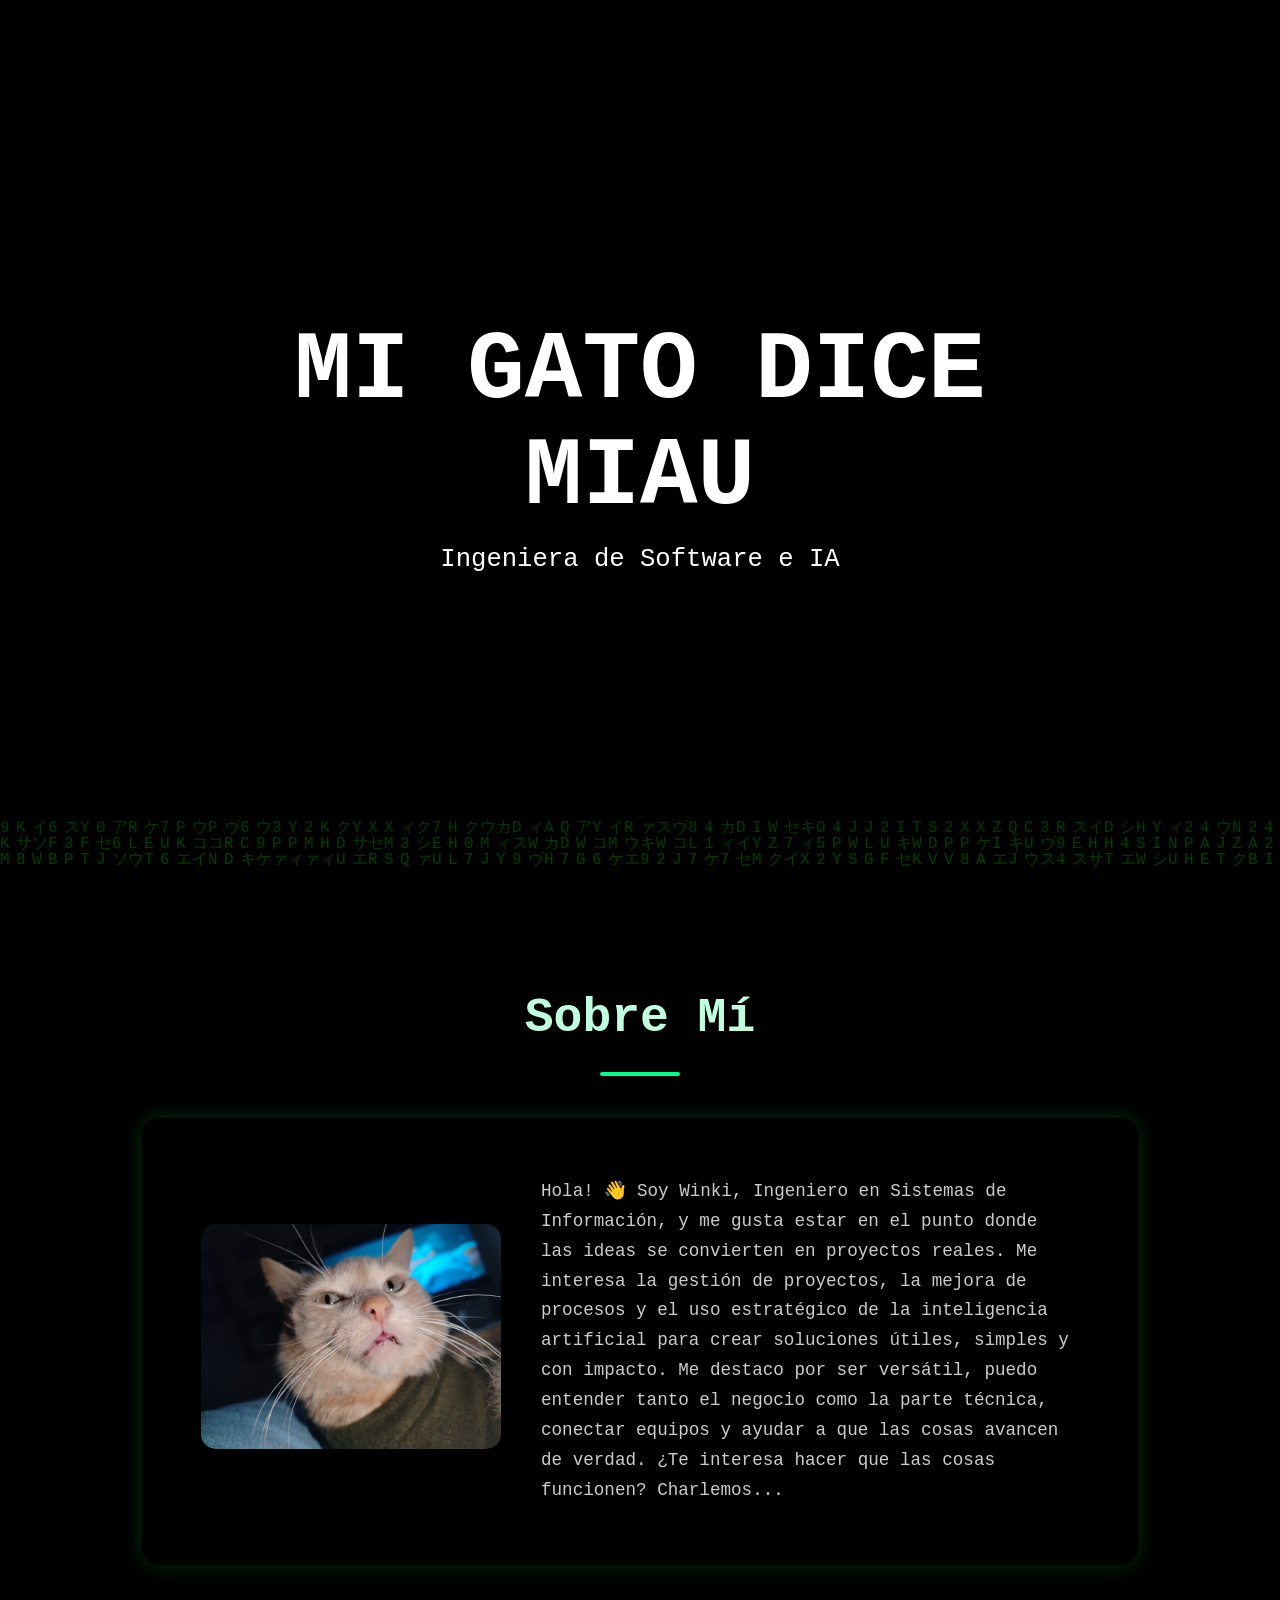
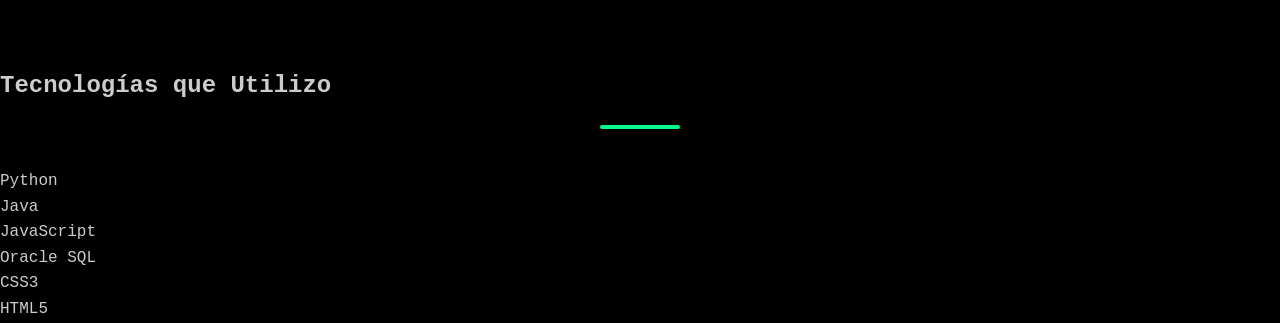
==== index.html @ 255c8078 "Update index.html" ====
<!DOCTYPE html>
<html lang="es">
<head>
    <meta charset="UTF-8">
    <meta name="viewport" content="width=device-width, initial-scale=1.0">
    
    <title>Matrix Effect</title>

    <link rel="stylesheet" href="CSS/estilo.css">
</head>
<body>
    <div class="overlay"></div>

    <div class="contenido">
        <h1>MI GATO DICE MIAU</h1>
        <p>Ingeniera de Software e IA</p>
    </div>

    <section class="sobre-mi">
        <h2>Sobre Mí</h2>
        <div class="linea"></div>

        <div class="card">
            <div class="img-box">
                <img src="IMAGENES/winki.jpeg" alt="foto">
            </div>

            <div class="texto-box">
                <p>Hola! 👋 Soy Winki, Ingeniero en Sistemas de Información, y me gusta estar en el punto donde las ideas se convierten en proyectos reales. Me interesa la gestión de proyectos, la mejora de procesos y el uso estratégico de la inteligencia artificial para crear soluciones útiles, simples y con impacto. Me destaco por ser versátil, puedo entender tanto el negocio como la parte técnica, conectar equipos y ayudar a que las cosas avancen de verdad. ¿Te interesa hacer que las cosas funcionen? Charlemos...</p>
            </div>
        </div>
    </section><section class="tecnologias">
    <h2>Tecnologías que Utilizo</h2>
    <div class="linea"></div>

    <div class="tech-container">
        <div class="tech-card">
            <i class="fab fa-python"></i>
            <span>Python</span>
        </div>
        <div class="tech-card">
            <i class="fab fa-java"></i>
            <span>Java</span>
        </div>
        <div class="tech-card">
            <i class="fab fa-js"></i>
            <span>JavaScript</span>
        </div>
        <div class="tech-card">
            <i class="fas fa-database"></i>
            <span>Oracle SQL</span>
        </div>
        <div class="tech-card">
            <i class="fab fa-css3-alt"></i>
            <span>CSS3</span>
        </div>
        <div class="tech-card">
            <i class="fab fa-html5"></i>
            <span>HTML5</span>
        </div>
    </div>
</section>

    <canvas id="matrix"></canvas>

    <script src="JS/script.js"></script>
</body>
</html>
---- CSS/estilo.css ----
/* ==============================
   1. RESET Y BASE
   ============================== */
* {
    box-sizing: border-box; /* Crucial para márgenes correctos */
}

body {
    margin: 0;
    overflow-x: hidden; /* Evita que la pantalla se mueva a los lados */
    font-family: monospace;
    background-color: black;
    color: #ccc; /* Un gris claro para el texto largo */
    font-size: 16px; /* Base amigable para móvil */
    line-height: 1.6;
}

/* ==============================
   2. EFECTO MATRIX
   ============================== */
canvas {
    position: fixed;
    top: 0;
    left: 0;
    z-index: 0;
}

.overlay {
    position: fixed;
    top: 0;
    left: 0;
    width: 100%;
    height: 100%;
    background: rgba(0, 0, 0, 0.75); /* Un poco más oscuro */
    z-index: 1;
}

/* ==============================
   3. SECCIÓN HERO (El Título)
   ============================== */
.contenido {
    position: relative;
    z-index: 2;
    text-align: center;
    min-height: 100vh;
    display: flex;
    flex-direction: column;
    justify-content: center;
    align-items: center; /* Centrado horizontal */
    padding: 20px;
}

/* Título Principal */
.contenido h1 {
    /* AJUSTE CLAVE MÓVIL: Font fluido */
    font-size: clamp(2.5rem, 8vw, 6rem); /* Grande en PC, chico en móvil */
    margin: 0 0 10px 0;
    color: #ffffff;
    text-shadow: 0 0 10px black, 0 0 20px black;
    width: 100%; /* Ocupa todo el ancho */
    max-width: 900px;
    line-height: 1.1;
}

/* Subtítulo */
.contenido p {
    font-size: clamp(1rem, 2vw, 2rem); /* Subtítulo fluido */
    margin: 0;
    text-shadow: 0 0 10px black;
    color: #ffffff;
    max-width: 90%;
}

/* ==============================
   4. SECCIÓN SOBRE MÍ
   ============================== */
.sobre-mi {
    position: relative;
    z-index: 2;
    padding: 80px 20px; /* Un poco menos de aire en móvil */
    text-align: center;
}

.sobre-mi h2 {
    font-size: clamp(1.8rem, 4vw, 3rem);
    color: #bfffe0;
    margin: 0;
}

.linea {
    width: 80px;
    height: 4px;
    background: #00ff88;
    margin: 15px auto 40px;
    border-radius: 5px;
}

/* CARD (Ajustes clave de responsividad) */
.card {
    display: flex;
    align-items: center;
    justify-content: center;
    gap: 40px;
    max-width: 1000px; /* Ancho máximo en PC */
    width: 100%; /* Ancho total en móvil */
    margin: auto;
    padding: clamp(20px, 5vw, 60px); /* Padding fluido */
    background: rgba(0, 0, 0, 0.6);
    border-radius: 20px;
    box-shadow: 0 0 20px rgba(0, 255, 100, 0.15);
    border: 1px solid rgba(0, 255, 100, 0.1);
}

/* IMAGEN (Hecha flexible) */
.img-box {
    flex-shrink: 0; /* No dejes que el flex-box la achique */
}

.img-box img {
    width: 100%; /* Ancho total de su contenedor */
    max-width: 300px; /* Ancho máximo en móvil (muy importante) */
    height: auto; /* Mantener proporción */
    border-radius: 15px;
   
}

/* CAJA DE TEXTO (Ajuste de alineación) */
.texto-box p {
    text-align: left; /* Alineado a la izquierda para leer mejor */
    color: #ccc;
    line-height: 1.7;
    font-size: 1.1rem;
    margin: 0;
}

/* ==============================
   5. MEDIA QUERY MÓVIL (768px o menos)
   ============================== */
@media (max-width: 768px) {
    /* Ajustes específicos para celular */

    .card {
        flex-direction: column; /* Apilado vertical */
        gap: 20px;
        padding: 20px;
        border-radius: 15px;
    }

    .img-box img {
        filter: none !important; /* Asegura que la foto se vea original */
        max-width: 250px;
    }

    .texto-box p {
        text-align: center; /* En móvil, mejor centrar para que se vea como en tu ejemplo */
        font-size: 1rem;
        width: 100%;
    }
}
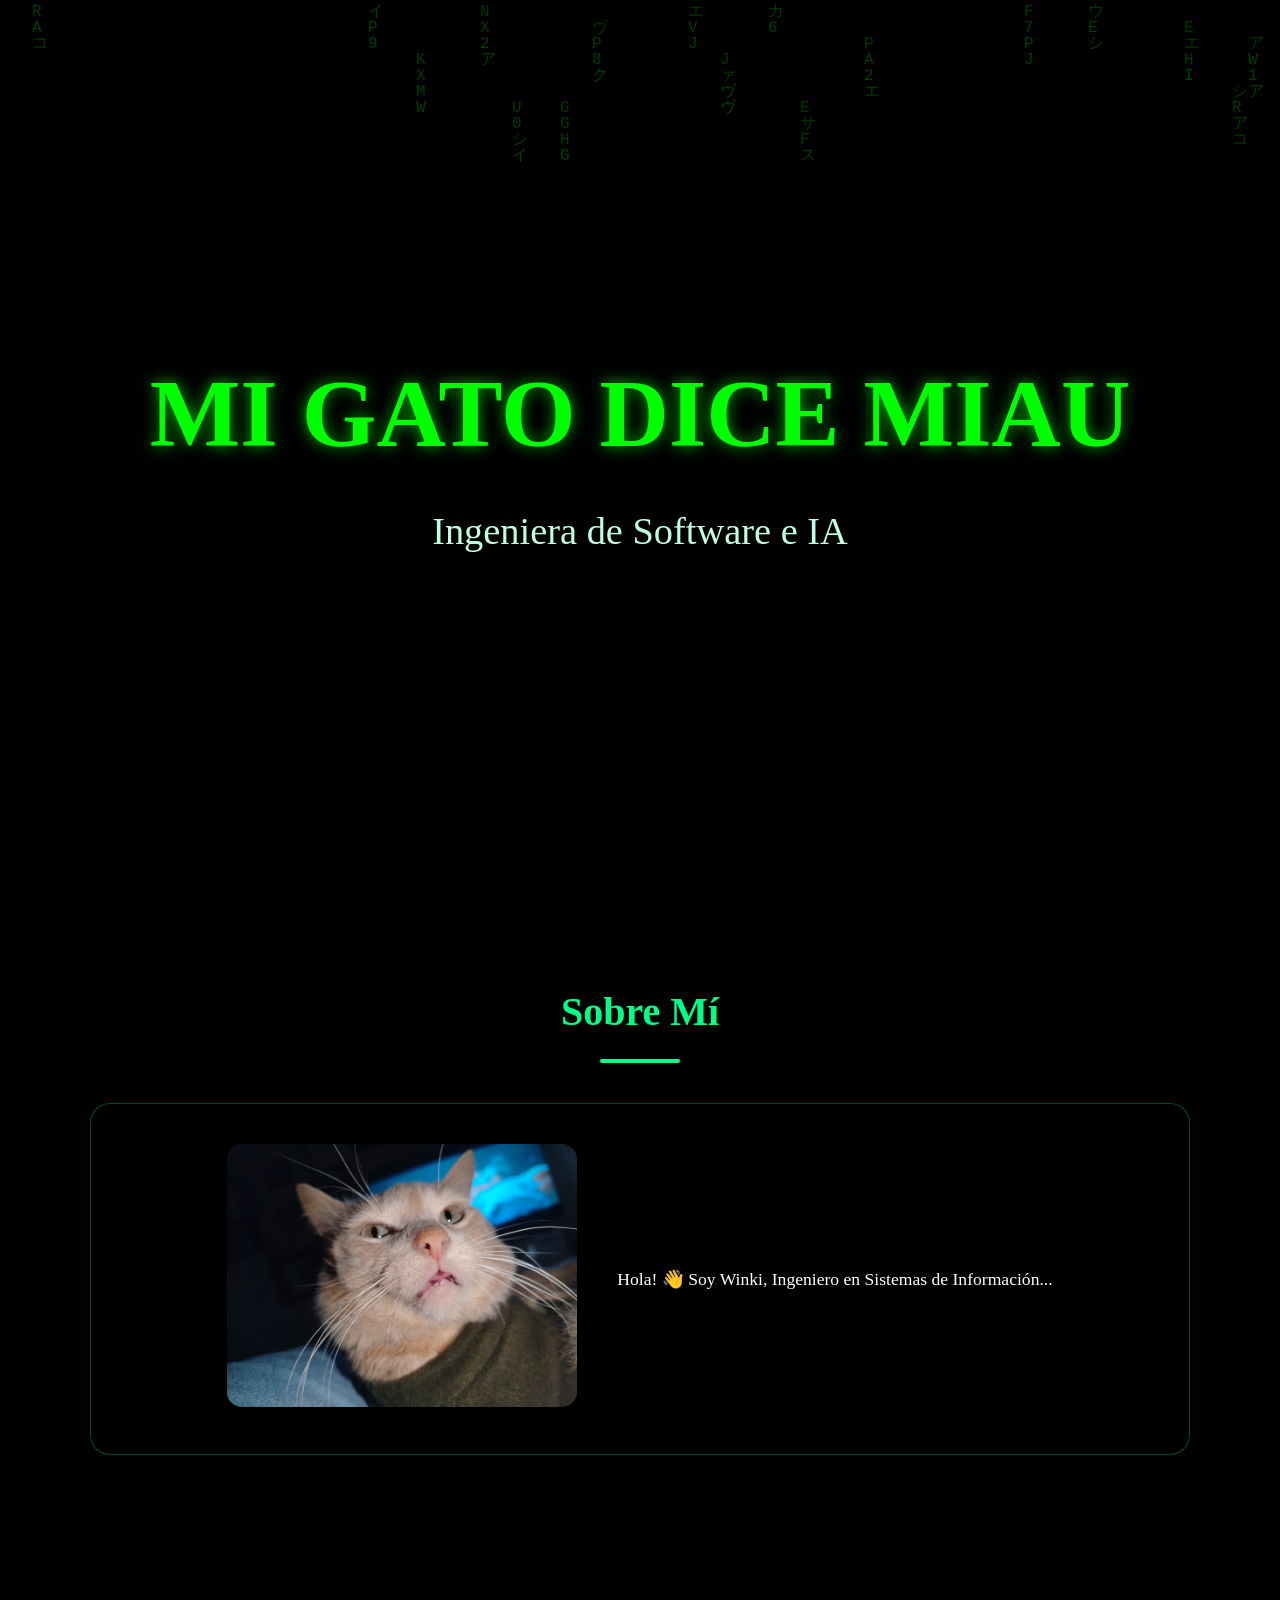
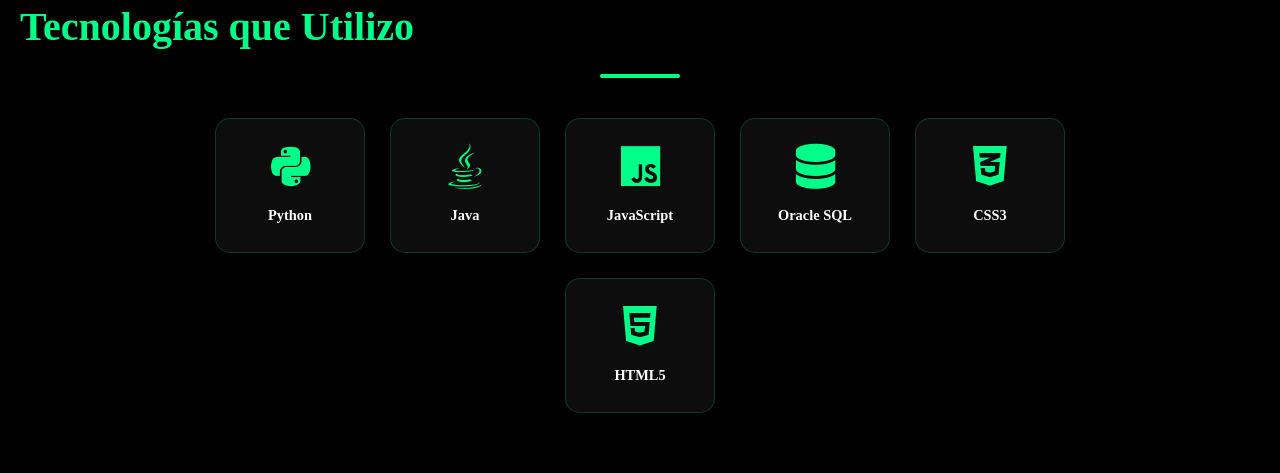
==== commit 92d88b9e: "Update index.html" ====
--- a/index.html
+++ b/index.html
@@ -3,9 +3,10 @@
 <head>
     <meta charset="UTF-8">
     <meta name="viewport" content="width=device-width, initial-scale=1.0">
-    
     <title>Matrix Effect</title>
 
+    <link rel="stylesheet" href="https://cdnjs.cloudflare.com/ajax/libs/font-awesome/6.5.1/css/all.min.css">
+    
     <link rel="stylesheet" href="CSS/estilo.css">
 </head>
 <body>
@@ -26,40 +27,42 @@
             </div>
 
             <div class="texto-box">
-                <p>Hola! 👋 Soy Winki, Ingeniero en Sistemas de Información, y me gusta estar en el punto donde las ideas se convierten en proyectos reales. Me interesa la gestión de proyectos, la mejora de procesos y el uso estratégico de la inteligencia artificial para crear soluciones útiles, simples y con impacto. Me destaco por ser versátil, puedo entender tanto el negocio como la parte técnica, conectar equipos y ayudar a que las cosas avancen de verdad. ¿Te interesa hacer que las cosas funcionen? Charlemos...</p>
+                <p>Hola! 👋 Soy Winki, Ingeniero en Sistemas de Información...</p>
             </div>
         </div>
-    </section><section class="tecnologias">
-    <h2>Tecnologías que Utilizo</h2>
-    <div class="linea"></div>
+    </section>
 
-    <div class="tech-container">
-        <div class="tech-card">
-            <i class="fab fa-python"></i>
-            <span>Python</span>
+    <section class="tecnologias">
+        <h2>Tecnologías que Utilizo</h2>
+        <div class="linea"></div>
+
+        <div class="tech-container">
+            <div class="tech-card">
+                <i class="fab fa-python"></i>
+                <span>Python</span>
+            </div>
+            <div class="tech-card">
+                <i class="fab fa-java"></i>
+                <span>Java</span>
+            </div>
+            <div class="tech-card">
+                <i class="fab fa-js"></i>
+                <span>JavaScript</span>
+            </div>
+            <div class="tech-card">
+                <i class="fas fa-database"></i>
+                <span>Oracle SQL</span>
+            </div>
+            <div class="tech-card">
+                <i class="fab fa-css3-alt"></i>
+                <span>CSS3</span>
+            </div>
+            <div class="tech-card">
+                <i class="fab fa-html5"></i>
+                <span>HTML5</span>
+            </div>
         </div>
-        <div class="tech-card">
-            <i class="fab fa-java"></i>
-            <span>Java</span>
-        </div>
-        <div class="tech-card">
-            <i class="fab fa-js"></i>
-            <span>JavaScript</span>
-        </div>
-        <div class="tech-card">
-            <i class="fas fa-database"></i>
-            <span>Oracle SQL</span>
-        </div>
-        <div class="tech-card">
-            <i class="fab fa-css3-alt"></i>
-            <span>CSS3</span>
-        </div>
-        <div class="tech-card">
-            <i class="fab fa-html5"></i>
-            <span>HTML5</span>
-        </div>
-    </div>
-</section>
+    </section>
 
     <canvas id="matrix"></canvas>
 
--- a/CSS/estilo.css
+++ b/CSS/estilo.css
@@ -2,27 +2,27 @@
    1. RESET Y BASE
    ============================== */
 * {
-    box-sizing: border-box; /* Crucial para márgenes correctos */
+    box-sizing: border-box;
+    margin: 0;
+    padding: 0;
 }
 
 body {
-    margin: 0;
-    overflow-x: hidden; /* Evita que la pantalla se mueva a los lados */
-    font-family: monospace;
+    overflow-x: hidden;
+    /* font-family eliminada */
     background-color: black;
-    color: #ccc; /* Un gris claro para el texto largo */
-    font-size: 16px; /* Base amigable para móvil */
+    color: #ffffff;
     line-height: 1.6;
 }
 
 /* ==============================
-   2. EFECTO MATRIX
+   2. EL FONDO (MATRIX)
    ============================== */
 canvas {
     position: fixed;
     top: 0;
     left: 0;
-    z-index: 0;
+    z-index: 0; /* Al fondo de todo */
 }
 
 .overlay {
@@ -31,60 +31,55 @@
     left: 0;
     width: 100%;
     height: 100%;
-    background: rgba(0, 0, 0, 0.75); /* Un poco más oscuro */
-    z-index: 1;
+    background: rgba(0, 0, 0, 0.75); /* Oscurece el fondo para leer mejor */
+    z-index: 1; /* Sobre el canvas, bajo el texto */
 }
 
 /* ==============================
-   3. SECCIÓN HERO (El Título)
+   3. SECCIONES (Ajuste de Capas)
+   ============================== */
+.contenido, .sobre-mi, .tecnologias {
+    position: relative; /* Importante para que el z-index funcione */
+    z-index: 2;        /* Por encima del fondo Matrix */
+    width: 100%;
+}
+
+/* ==============================
+   4. PORTADA (HERO)
    ============================== */
 .contenido {
-    position: relative;
-    z-index: 2;
     text-align: center;
     min-height: 100vh;
     display: flex;
     flex-direction: column;
     justify-content: center;
-    align-items: center; /* Centrado horizontal */
+    align-items: center;
     padding: 20px;
 }
 
-/* Título Principal */
 .contenido h1 {
-    /* AJUSTE CLAVE MÓVIL: Font fluido */
-    font-size: clamp(2.5rem, 8vw, 6rem); /* Grande en PC, chico en móvil */
-    margin: 0 0 10px 0;
-    color: #ffffff;
-    text-shadow: 0 0 10px black, 0 0 20px black;
-    width: 100%; /* Ocupa todo el ancho */
-    max-width: 900px;
-    line-height: 1.1;
+    font-size: clamp(2.5rem, 8vw, 6rem);
+    color: #00ff00;
+    text-shadow: 0 0 15px rgba(0, 255, 0, 0.7);
+    margin-bottom: 10px;
 }
 
-/* Subtítulo */
 .contenido p {
-    font-size: clamp(1rem, 2vw, 2rem); /* Subtítulo fluido */
-    margin: 0;
-    text-shadow: 0 0 10px black;
-    color: #ffffff;
-    max-width: 90%;
+    font-size: clamp(1rem, 3vw, 2.5rem);
+    color: #bfffe0;
 }
 
 /* ==============================
-   4. SECCIÓN SOBRE MÍ
+   5. SECCIÓN SOBRE MÍ
    ============================== */
 .sobre-mi {
-    position: relative;
-    z-index: 2;
-    padding: 80px 20px; /* Un poco menos de aire en móvil */
+    padding: 80px 20px;
     text-align: center;
 }
 
-.sobre-mi h2 {
-    font-size: clamp(1.8rem, 4vw, 3rem);
-    color: #bfffe0;
-    margin: 0;
+.sobre-mi h2, .tecnologias h2 {
+    font-size: 2.5rem;
+    color: #00ff88;
 }
 
 .linea {
@@ -95,65 +90,99 @@
     border-radius: 5px;
 }
 
-/* CARD (Ajustes clave de responsividad) */
 .card {
     display: flex;
     align-items: center;
     justify-content: center;
     gap: 40px;
-    max-width: 1000px; /* Ancho máximo en PC */
-    width: 100%; /* Ancho total en móvil */
-    margin: auto;
-    padding: clamp(20px, 5vw, 60px); /* Padding fluido */
-    background: rgba(0, 0, 0, 0.6);
+    max-width: 1100px;
+    margin: 0 auto;
+    padding: 40px;
+    background: rgba(0, 0, 0, 0.8);
     border-radius: 20px;
-    box-shadow: 0 0 20px rgba(0, 255, 100, 0.15);
-    border: 1px solid rgba(0, 255, 100, 0.1);
-}
-
-/* IMAGEN (Hecha flexible) */
-.img-box {
-    flex-shrink: 0; /* No dejes que el flex-box la achique */
+    border: 1px solid rgba(0, 255, 136, 0.3);
 }
 
 .img-box img {
-    width: 100%; /* Ancho total de su contenedor */
-    max-width: 300px; /* Ancho máximo en móvil (muy importante) */
-    height: auto; /* Mantener proporción */
+    width: 100%;
+    max-width: 350px; /* Tamaño ideal PC */
     border-radius: 15px;
-   
 }
 
-/* CAJA DE TEXTO (Ajuste de alineación) */
 .texto-box p {
-    text-align: left; /* Alineado a la izquierda para leer mejor */
-    color: #ccc;
-    line-height: 1.7;
+    text-align: left;
+    color: #ffffff;
     font-size: 1.1rem;
-    margin: 0;
 }
 
 /* ==============================
-   5. MEDIA QUERY MÓVIL (768px o menos)
+   6. BOTONES TECNOLOGÍAS
+   ============================== */
+.tecnologias {
+    padding: 60px 20px;
+}
+
+.tech-container {
+    display: flex;
+    flex-wrap: wrap; /* Permite que bajen de fila */
+    justify-content: center;
+    gap: 25px;
+    max-width: 1000px;
+    margin: 0 auto;
+}
+
+.tech-card {
+    background: rgba(255, 255, 255, 0.05);
+    border: 1px solid rgba(0, 255, 136, 0.2);
+    border-radius: 15px;
+    padding: 25px;
+    width: 150px;
+    display: flex;
+    flex-direction: column;
+    align-items: center;
+    gap: 15px;
+    transition: all 0.3s ease;
+    cursor: pointer;
+}
+
+.tech-card:hover {
+    background: rgba(0, 255, 136, 0.15);
+    transform: translateY(-10px);
+    border-color: #00ff88;
+    box-shadow: 0 10px 20px rgba(0, 255, 136, 0.3);
+}
+
+.tech-card i {
+    font-size: 45px;
+    color: #00ff88;
+}
+
+.tech-card span {
+    color: white;
+    font-size: 0.9rem;
+    font-weight: bold;
+}
+
+/* ==============================
+   7. RESPONSIVE (CELULAR)
    ============================== */
 @media (max-width: 768px) {
-    /* Ajustes específicos para celular */
-
     .card {
-        flex-direction: column; /* Apilado vertical */
-        gap: 20px;
+        flex-direction: column;
         padding: 20px;
-        border-radius: 15px;
     }
 
     .img-box img {
-        filter: none !important; /* Asegura que la foto se vea original */
-        max-width: 250px;
+        max-width: 100%; /* La imagen crece en el cel */
     }
 
     .texto-box p {
-        text-align: center; /* En móvil, mejor centrar para que se vea como en tu ejemplo */
-        font-size: 1rem;
-        width: 100%;
+        text-align: center;
+    }
+
+    .tech-card {
+        /* 2 botones por fila en el celular */
+        width: calc(50% - 15px);
+        min-width: 130px;
     }
 }
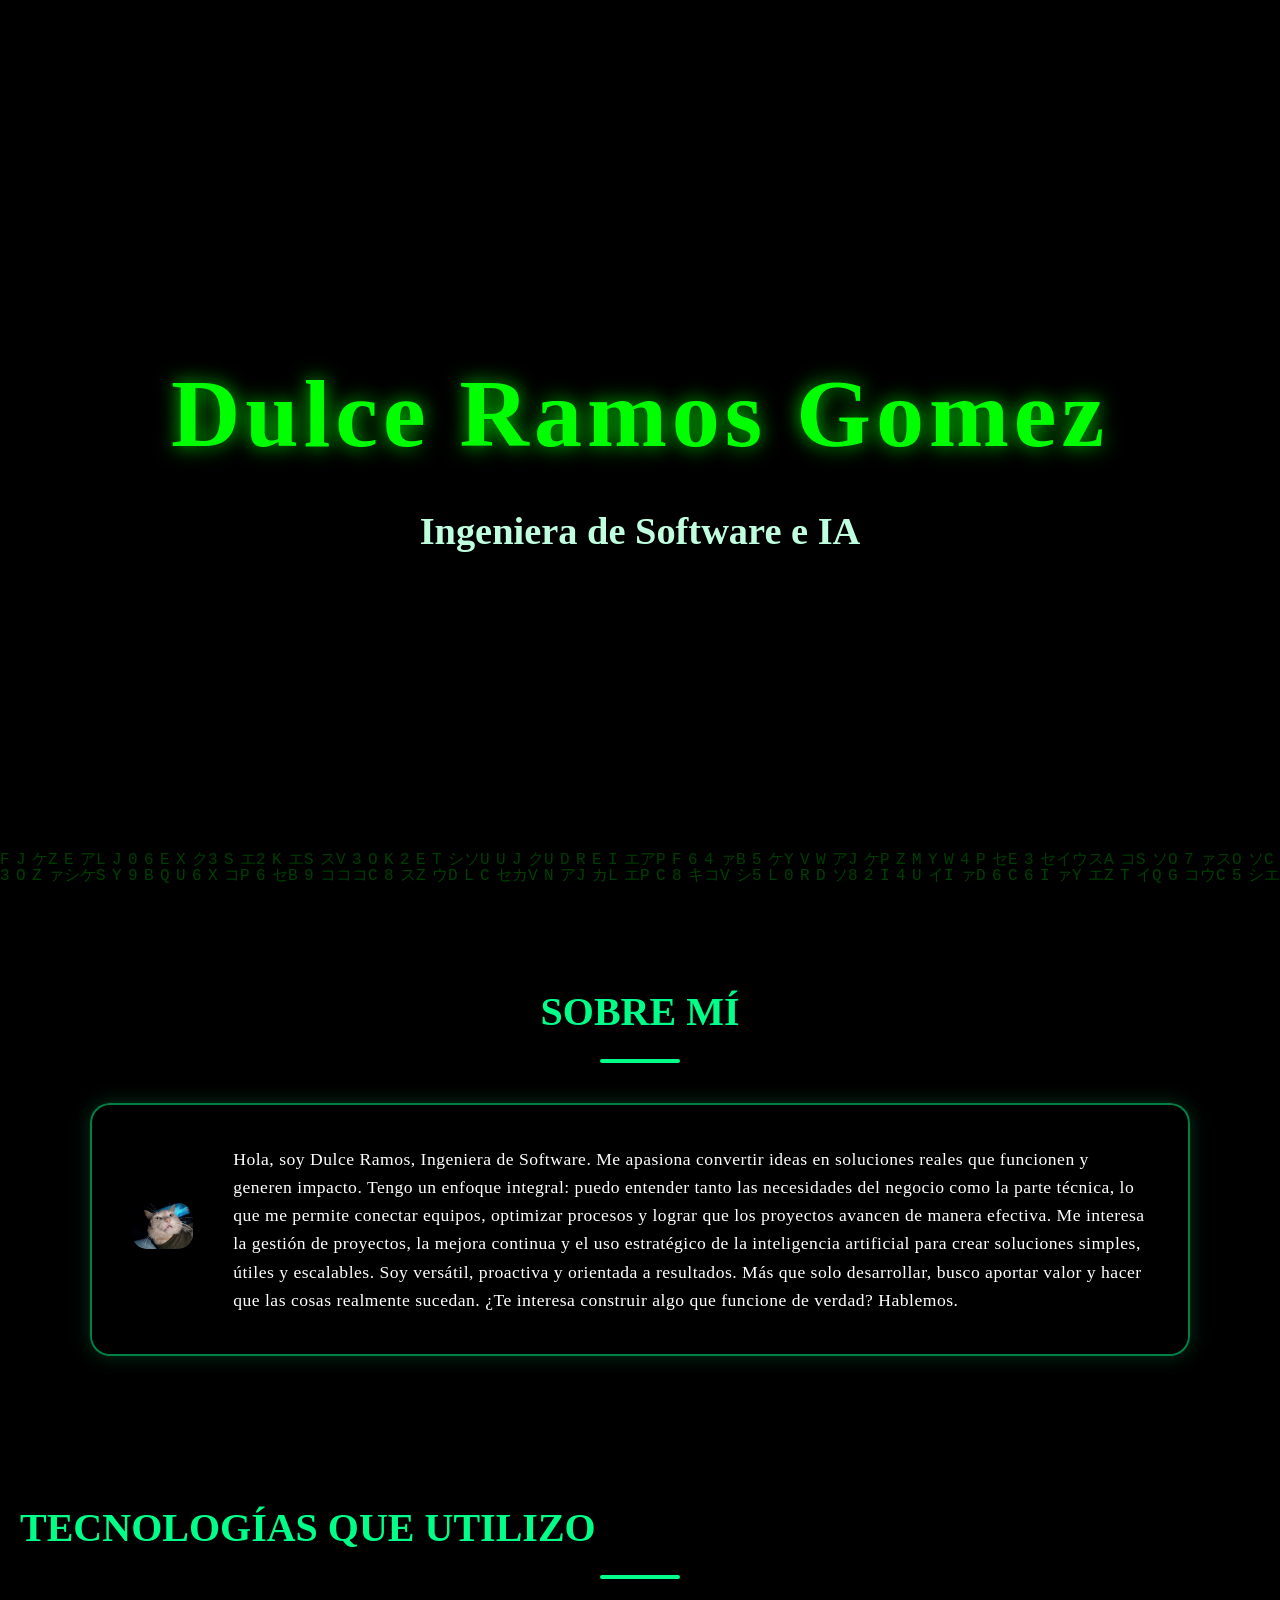
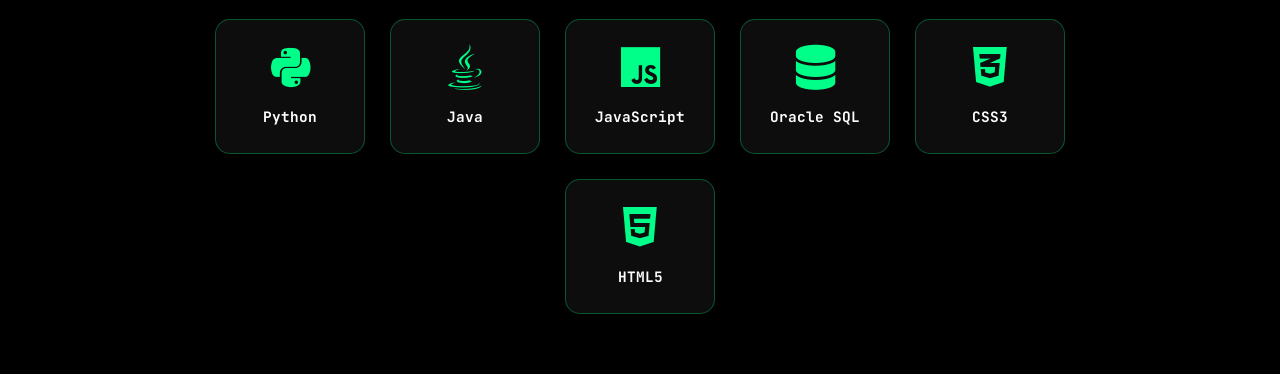
==== commit 0e7d610b: "Update index.html" ====
--- a/index.html
+++ b/index.html
@@ -3,7 +3,7 @@
 <head>
     <meta charset="UTF-8">
     <meta name="viewport" content="width=device-width, initial-scale=1.0">
-    <title>Matrix Effect</title>
+    <title>Curriculum Vitae</title>
 
     <link rel="stylesheet" href="https://cdnjs.cloudflare.com/ajax/libs/font-awesome/6.5.1/css/all.min.css">
     
@@ -13,7 +13,7 @@
     <div class="overlay"></div>
 
     <div class="contenido">
-        <h1>MI GATO DICE MIAU</h1>
+        <h1>Dulce Ramos Gomez</h1>
         <p>Ingeniera de Software e IA</p>
     </div>
 
@@ -27,7 +27,16 @@
             </div>
 
             <div class="texto-box">
-                <p>Hola! 👋 Soy Winki, Ingeniero en Sistemas de Información...</p>
+                <p>Hola, soy Dulce Ramos, Ingeniera de Software. Me apasiona convertir ideas en soluciones reales que funcionen y generen impacto.
+
+Tengo un enfoque integral: puedo entender tanto las necesidades del negocio como la parte técnica, lo que me permite conectar equipos, optimizar procesos y lograr que los proyectos avancen de manera efectiva.
+
+Me interesa la gestión de proyectos, la mejora continua y el uso estratégico de la inteligencia artificial para crear soluciones simples, útiles y escalables.
+
+Soy versátil, proactiva y orientada a resultados. Más que solo desarrollar, busco aportar valor y hacer que las cosas realmente sucedan.
+
+¿Te interesa construir algo que funcione de verdad? Hablemos.
+</p>
             </div>
         </div>
     </section>
--- a/CSS/estilo.css
+++ b/CSS/estilo.css
@@ -1,3 +1,6 @@
+/* 1. IMPORTACIÓN DE FUENTE TECNOLÓGICA */
+@import url('https://fonts.googleapis.com/css2?family=Orbitron:wght@400;700&family=JetBrains+Mono:wght@400;700&display=swap');
+
 /* ==============================
    1. RESET Y BASE
    ============================== */
@@ -9,7 +12,7 @@
 
 body {
     overflow-x: hidden;
-    /* font-family eliminada */
+     
     background-color: black;
     color: #ffffff;
     line-height: 1.6;
@@ -22,7 +25,7 @@
     position: fixed;
     top: 0;
     left: 0;
-    z-index: 0; /* Al fondo de todo */
+    z-index: 0;
 }
 
 .overlay {
@@ -31,16 +34,16 @@
     left: 0;
     width: 100%;
     height: 100%;
-    background: rgba(0, 0, 0, 0.75); /* Oscurece el fondo para leer mejor */
-    z-index: 1; /* Sobre el canvas, bajo el texto */
+    background: rgba(0, 0, 0, 0.75);
+    z-index: 1;
 }
 
 /* ==============================
-   3. SECCIONES (Ajuste de Capas)
+   3. SECCIONES
    ============================== */
 .contenido, .sobre-mi, .tecnologias {
-    position: relative; /* Importante para que el z-index funcione */
-    z-index: 2;        /* Por encima del fondo Matrix */
+    position: relative;
+    z-index: 2;
     width: 100%;
 }
 
@@ -58,15 +61,18 @@
 }
 
 .contenido h1 {
+    
     font-size: clamp(2.5rem, 8vw, 6rem);
     color: #00ff00;
-    text-shadow: 0 0 15px rgba(0, 255, 0, 0.7);
+    text-shadow: 0 0 20px rgba(0, 255, 0, 0.8);
     margin-bottom: 10px;
+    letter-spacing: 5px;
 }
 
 .contenido p {
     font-size: clamp(1rem, 3vw, 2.5rem);
     color: #bfffe0;
+    font-weight: bold;
 }
 
 /* ==============================
@@ -78,8 +84,10 @@
 }
 
 .sobre-mi h2, .tecnologias h2 {
+   
     font-size: 2.5rem;
     color: #00ff88;
+    text-transform: uppercase;
 }
 
 .linea {
@@ -98,21 +106,24 @@
     max-width: 1100px;
     margin: 0 auto;
     padding: 40px;
-    background: rgba(0, 0, 0, 0.8);
+    background: rgba(0, 0, 0, 0.9); /* Más oscuro para resaltar texto */
     border-radius: 20px;
-    border: 1px solid rgba(0, 255, 136, 0.3);
+    border: 2px solid rgba(0, 255, 136, 0.5);
+    box-shadow: 0 0 20px rgba(0, 255, 136, 0.2);
 }
 
 .img-box img {
     width: 100%;
-    max-width: 350px; /* Tamaño ideal PC */
+    max-width: 350px;
     border-radius: 15px;
+    filter: grayscale(30%) contrast(110%); /* Efecto más serio */
 }
 
 .texto-box p {
     text-align: left;
     color: #ffffff;
     font-size: 1.1rem;
+    letter-spacing: 0.5px;
 }
 
 /* ==============================
@@ -124,7 +135,7 @@
 
 .tech-container {
     display: flex;
-    flex-wrap: wrap; /* Permite que bajen de fila */
+    flex-wrap: wrap;
     justify-content: center;
     gap: 25px;
     max-width: 1000px;
@@ -133,7 +144,7 @@
 
 .tech-card {
     background: rgba(255, 255, 255, 0.05);
-    border: 1px solid rgba(0, 255, 136, 0.2);
+    border: 1px solid rgba(0, 255, 136, 0.3);
     border-radius: 15px;
     padding: 25px;
     width: 150px;
@@ -142,14 +153,13 @@
     align-items: center;
     gap: 15px;
     transition: all 0.3s ease;
-    cursor: pointer;
 }
 
 .tech-card:hover {
-    background: rgba(0, 255, 136, 0.15);
+    background: rgba(0, 255, 136, 0.2);
     transform: translateY(-10px);
     border-color: #00ff88;
-    box-shadow: 0 10px 20px rgba(0, 255, 136, 0.3);
+    box-shadow: 0 10px 20px rgba(0, 255, 136, 0.4);
 }
 
 .tech-card i {
@@ -161,6 +171,7 @@
     color: white;
     font-size: 0.9rem;
     font-weight: bold;
+    font-family: 'JetBrains Mono', monospace;
 }
 
 /* ==============================
@@ -173,16 +184,10 @@
     }
 
     .img-box img {
-        max-width: 100%; /* La imagen crece en el cel */
+        max-width: 100%;
     }
 
     .texto-box p {
         text-align: center;
     }
-
-    .tech-card {
-        /* 2 botones por fila en el celular */
-        width: calc(50% - 15px);
-        min-width: 130px;
-    }
 }
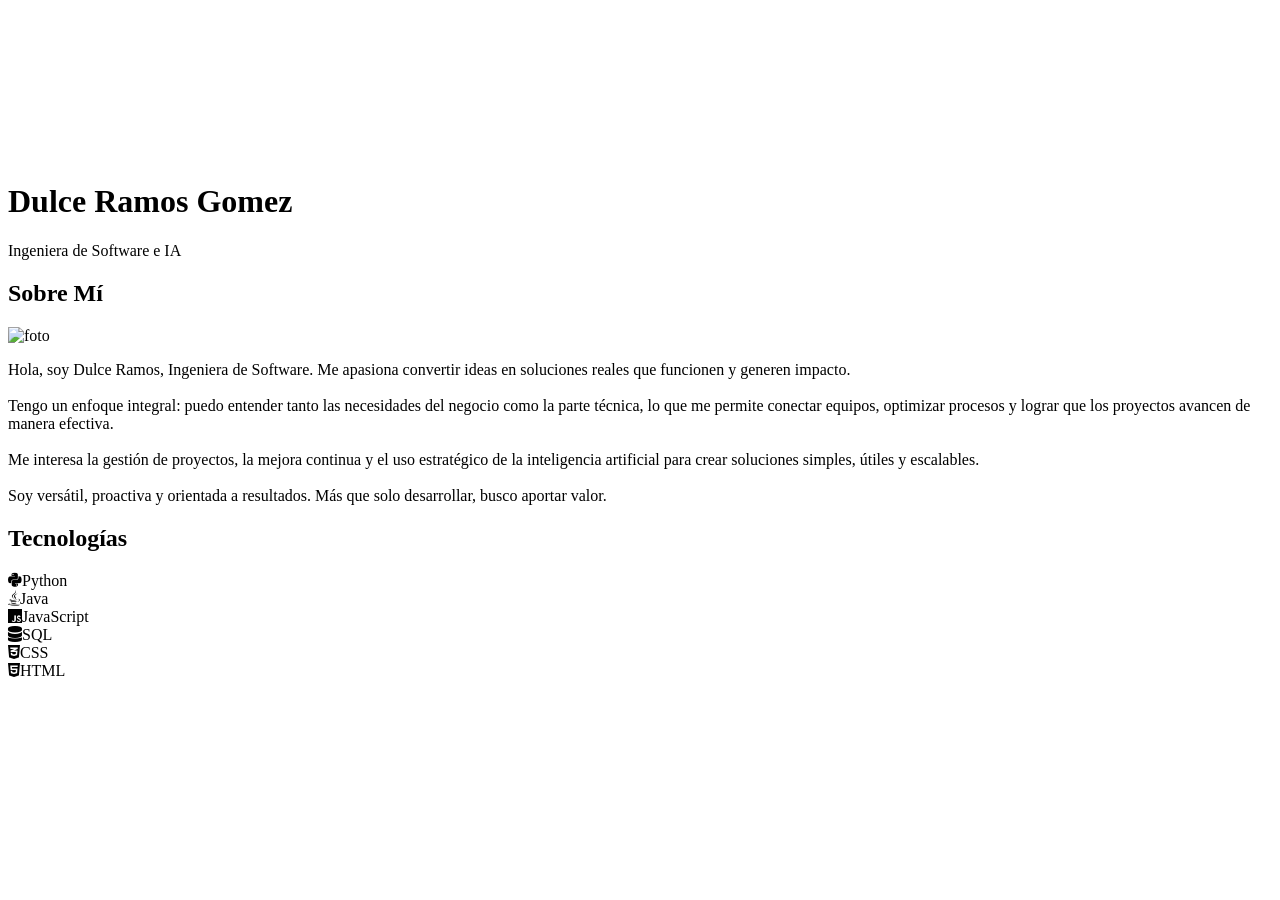
==== commit 1dd1a7b4: "Update index.html" ====
--- a/index.html
+++ b/index.html
@@ -3,78 +3,70 @@
 <head>
     <meta charset="UTF-8">
     <meta name="viewport" content="width=device-width, initial-scale=1.0">
-    <title>Curriculum Vitae</title>
+    <title>Dulce Ramos | CV</title>
 
+    <!-- ICONOS -->
     <link rel="stylesheet" href="https://cdnjs.cloudflare.com/ajax/libs/font-awesome/6.5.1/css/all.min.css">
-    
-    <link rel="stylesheet" href="CSS/estilo.css">
+
+    <!-- CSS -->
+    <link rel="stylesheet" href="css/style.css">
 </head>
+
 <body>
-    <div class="overlay"></div>
 
-    <div class="contenido">
-        <h1>Dulce Ramos Gomez</h1>
-        <p>Ingeniera de Software e IA</p>
+<!-- 🔥 FONDO -->
+<canvas id="matrix"></canvas>
+<div class="overlay"></div>
+
+<!-- 🟢 HERO -->
+<header class="hero">
+    <h1>Dulce Ramos Gomez</h1>
+    <p>Ingeniera de Software e IA</p>
+</header>
+
+<!-- 💻 SOBRE MÍ -->
+<section class="sobre-mi">
+    <h2>Sobre Mí</h2>
+    <div class="linea"></div>
+
+    <div class="card">
+        
+        <div class="img-box">
+            <img src="imagenes/winki.jpeg" alt="foto">
+        </div>
+
+        <div class="texto-box">
+            <p>
+                Hola, soy Dulce Ramos, Ingeniera de Software. Me apasiona convertir ideas en soluciones reales que funcionen y generen impacto.
+                <br><br>
+                Tengo un enfoque integral: puedo entender tanto las necesidades del negocio como la parte técnica, lo que me permite conectar equipos, optimizar procesos y lograr que los proyectos avancen de manera efectiva.
+                <br><br>
+                Me interesa la gestión de proyectos, la mejora continua y el uso estratégico de la inteligencia artificial para crear soluciones simples, útiles y escalables.
+                <br><br>
+                Soy versátil, proactiva y orientada a resultados. Más que solo desarrollar, busco aportar valor.
+            </p>
+        </div>
+
     </div>
+</section>
 
-    <section class="sobre-mi">
-        <h2>Sobre Mí</h2>
-        <div class="linea"></div>
+<!-- ⚡ TECNOLOGÍAS -->
+<section class="tecnologias">
+    <h2>Tecnologías</h2>
+    <div class="linea"></div>
 
-        <div class="card">
-            <div class="img-box">
-                <img src="IMAGENES/winki.jpeg" alt="foto">
-            </div>
+    <div class="tech-container">
+        <div class="tech-card"><i class="fab fa-python"></i><span>Python</span></div>
+        <div class="tech-card"><i class="fab fa-java"></i><span>Java</span></div>
+        <div class="tech-card"><i class="fab fa-js"></i><span>JavaScript</span></div>
+        <div class="tech-card"><i class="fas fa-database"></i><span>SQL</span></div>
+        <div class="tech-card"><i class="fab fa-css3-alt"></i><span>CSS</span></div>
+        <div class="tech-card"><i class="fab fa-html5"></i><span>HTML</span></div>
+    </div>
+</section>
 
-            <div class="texto-box">
-                <p>Hola, soy Dulce Ramos, Ingeniera de Software. Me apasiona convertir ideas en soluciones reales que funcionen y generen impacto.
+<!-- JS -->
+<script src="js/script.js"></script>
 
-Tengo un enfoque integral: puedo entender tanto las necesidades del negocio como la parte técnica, lo que me permite conectar equipos, optimizar procesos y lograr que los proyectos avancen de manera efectiva.
-
-Me interesa la gestión de proyectos, la mejora continua y el uso estratégico de la inteligencia artificial para crear soluciones simples, útiles y escalables.
-
-Soy versátil, proactiva y orientada a resultados. Más que solo desarrollar, busco aportar valor y hacer que las cosas realmente sucedan.
-
-¿Te interesa construir algo que funcione de verdad? Hablemos.
-</p>
-            </div>
-        </div>
-    </section>
-
-    <section class="tecnologias">
-        <h2>Tecnologías que Utilizo</h2>
-        <div class="linea"></div>
-
-        <div class="tech-container">
-            <div class="tech-card">
-                <i class="fab fa-python"></i>
-                <span>Python</span>
-            </div>
-            <div class="tech-card">
-                <i class="fab fa-java"></i>
-                <span>Java</span>
-            </div>
-            <div class="tech-card">
-                <i class="fab fa-js"></i>
-                <span>JavaScript</span>
-            </div>
-            <div class="tech-card">
-                <i class="fas fa-database"></i>
-                <span>Oracle SQL</span>
-            </div>
-            <div class="tech-card">
-                <i class="fab fa-css3-alt"></i>
-                <span>CSS3</span>
-            </div>
-            <div class="tech-card">
-                <i class="fab fa-html5"></i>
-                <span>HTML5</span>
-            </div>
-        </div>
-    </section>
-
-    <canvas id="matrix"></canvas>
-
-    <script src="JS/script.js"></script>
 </body>
 </html>
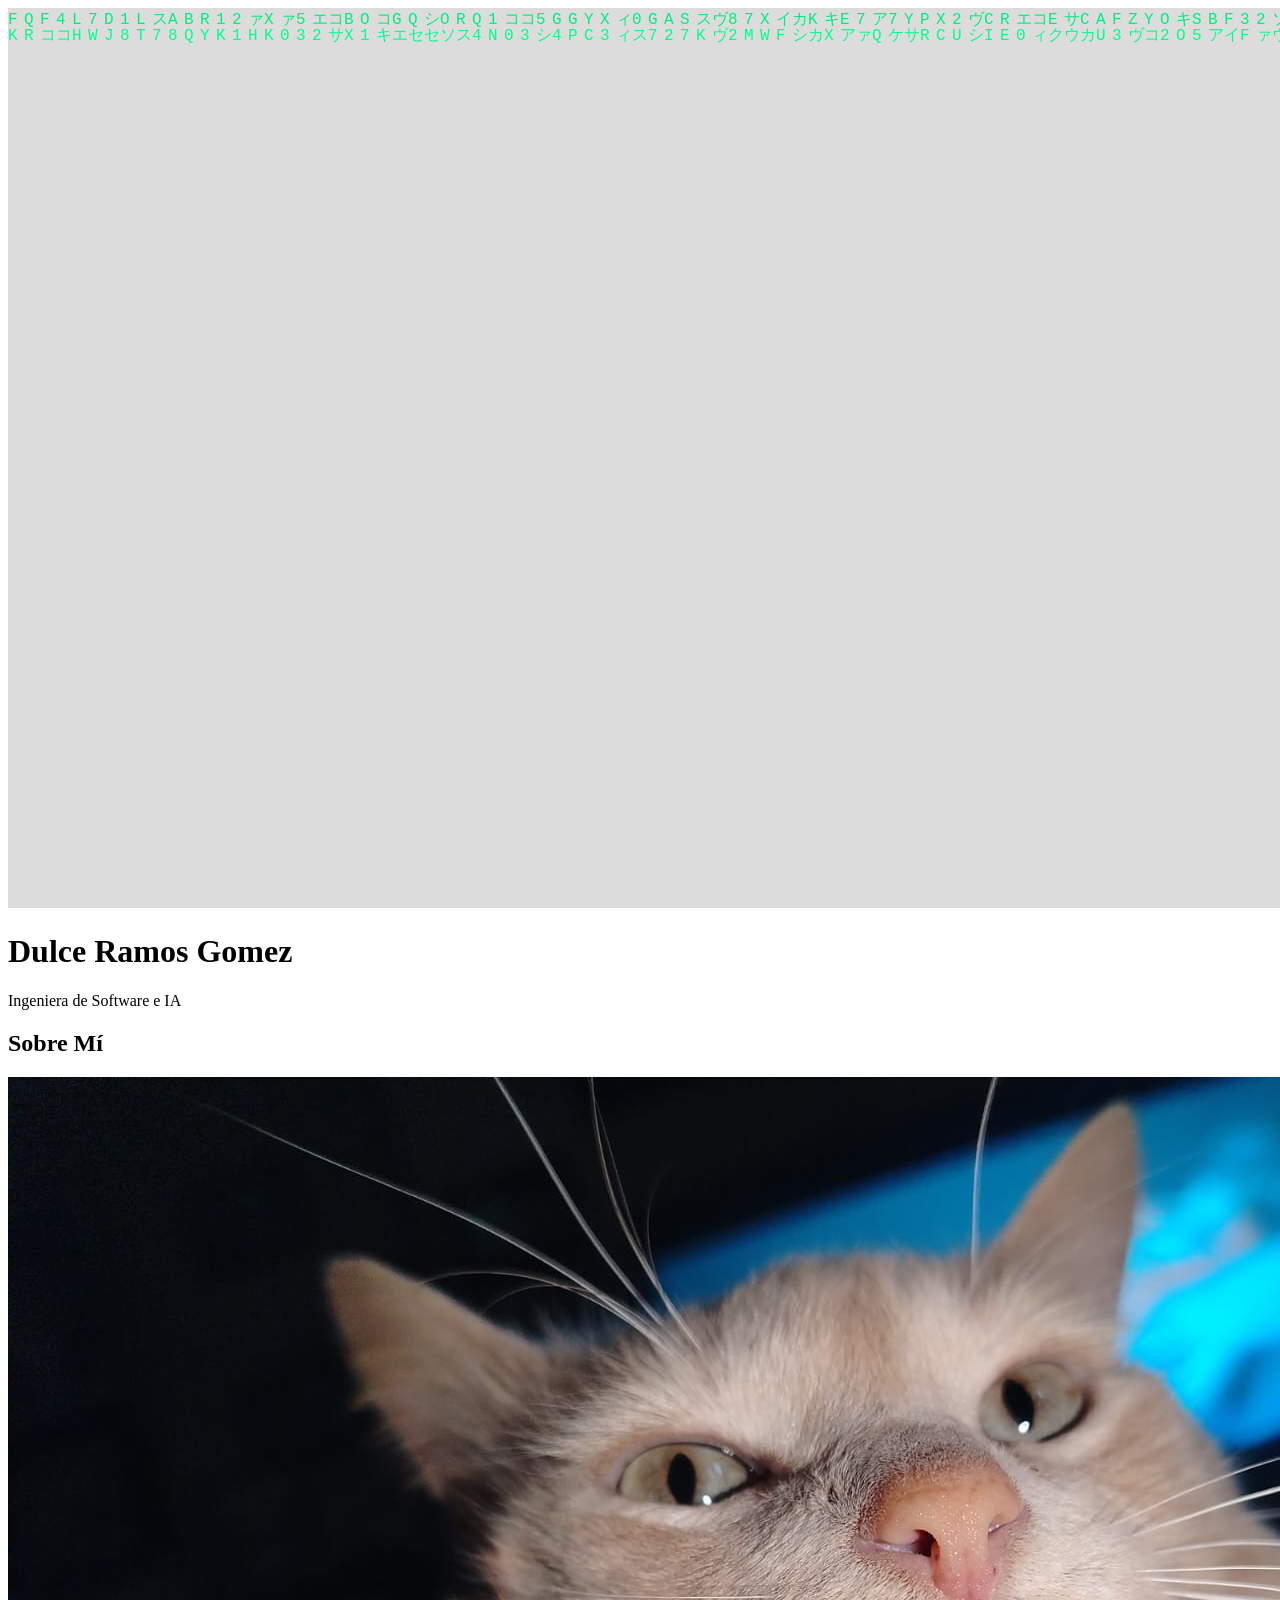
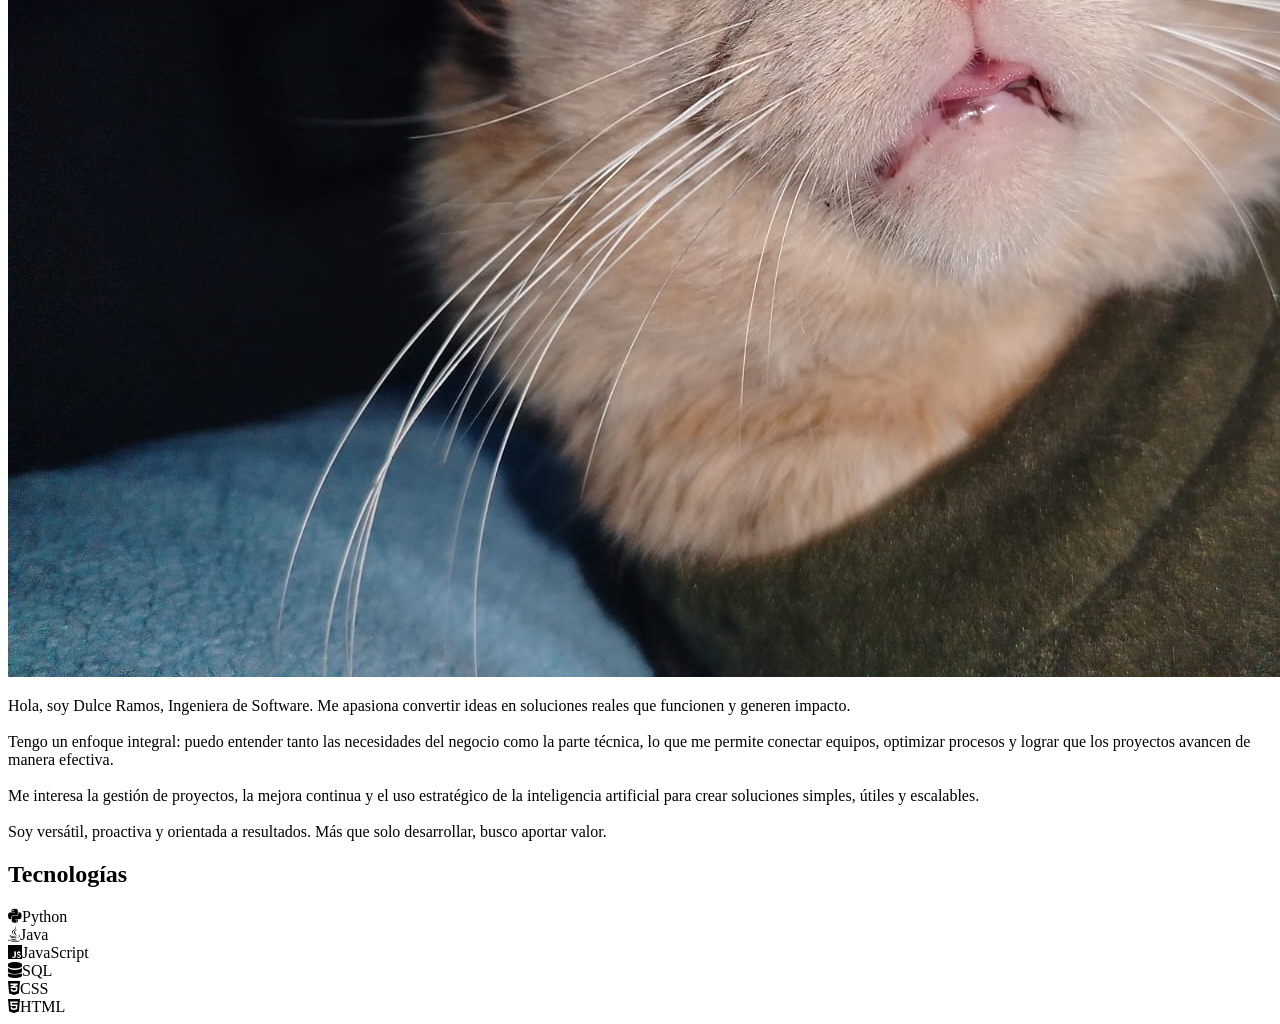
==== commit 521659aa: "Update index.html" ====
--- a/index.html
+++ b/index.html
@@ -9,7 +9,7 @@
     <link rel="stylesheet" href="https://cdnjs.cloudflare.com/ajax/libs/font-awesome/6.5.1/css/all.min.css">
 
     <!-- CSS -->
-    <link rel="stylesheet" href="css/style.css">
+    <link rel="stylesheet" href="CSS/style.css">
 </head>
 
 <body>
@@ -32,7 +32,7 @@
     <div class="card">
         
         <div class="img-box">
-            <img src="imagenes/winki.jpeg" alt="foto">
+            <img src="IMAGENES/winki.jpeg" alt="foto">
         </div>
 
         <div class="texto-box">
@@ -66,7 +66,7 @@
 </section>
 
 <!-- JS -->
-<script src="js/script.js"></script>
+<script src="JS/script.js"></script>
 
 </body>
 </html>
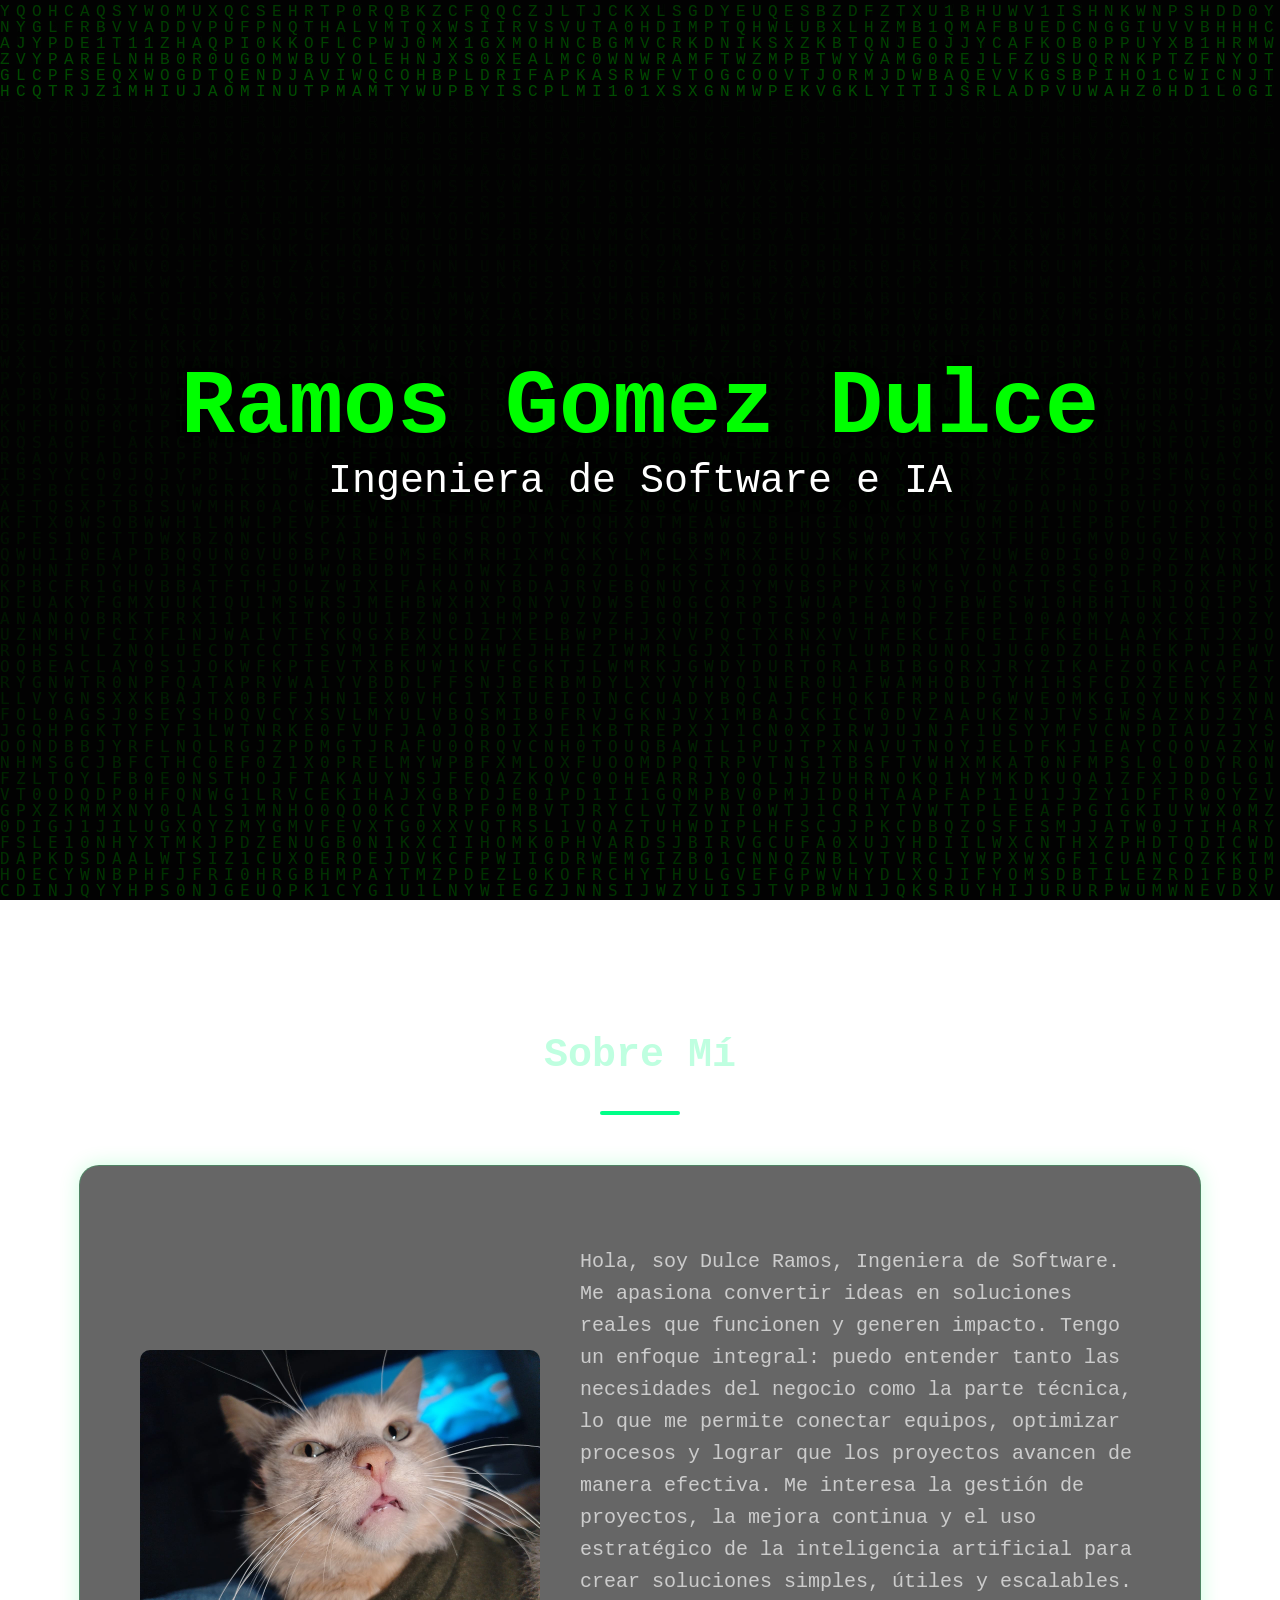
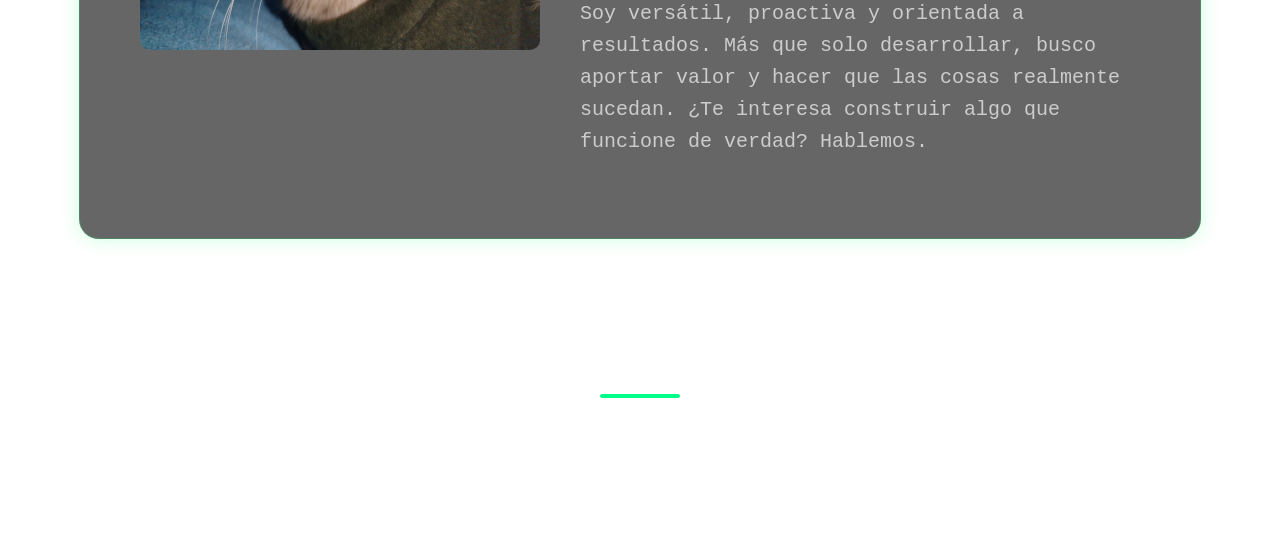
==== commit 707d5349: "Update index.html" ====
--- a/index.html
+++ b/index.html
@@ -3,70 +3,76 @@
 <head>
     <meta charset="UTF-8">
     <meta name="viewport" content="width=device-width, initial-scale=1.0">
-    <title>Dulce Ramos | CV</title>
+    <title>Curriculum Vitae</title>
 
-    <!-- ICONOS -->
-    <link rel="stylesheet" href="https://cdnjs.cloudflare.com/ajax/libs/font-awesome/6.5.1/css/all.min.css">
+    <link rel="stylesheet" href="https://cdnjs.cloudflare.com/ajax/libs/font-awesome/6.0.0/css/all.min.css">
+    
+    <link rel="stylesheet" href="CSS/estilos.css">
+</head>
+<body>
+    <div class="overlay"></div>
 
-    <!-- CSS -->
-    <link rel="stylesheet" href="CSS/style.css">
-</head>
+    <div class="contenido">
+        <h1>Ramos Gomez Dulce</h1>
+        <p>Ingeniera de Software e IA</p>
+    </div>
 
-<body>
+    <section class="sobre-mi">
+        <h2>Sobre Mí</h2>
+        <div class="linea"></div>
 
-<!-- 🔥 FONDO -->
-<canvas id="matrix"></canvas>
-<div class="overlay"></div>
+        <div class="card">
+            <div class="img-box">
+                <img src="IMAGENES/winki.jpeg" alt="foto">
+            </div>
 
-<!-- 🟢 HERO -->
-<header class="hero">
-    <h1>Dulce Ramos Gomez</h1>
-    <p>Ingeniera de Software e IA</p>
-</header>
+            <div class="texto-box">
+                <p>Hola, soy Dulce Ramos, Ingeniera de Software. Me apasiona convertir ideas en soluciones reales que funcionen y generen impacto.
 
-<!-- 💻 SOBRE MÍ -->
-<section class="sobre-mi">
-    <h2>Sobre Mí</h2>
-    <div class="linea"></div>
+Tengo un enfoque integral: puedo entender tanto las necesidades del negocio como la parte técnica, lo que me permite conectar equipos, optimizar procesos y lograr que los proyectos avancen de manera efectiva.
 
-    <div class="card">
-        
-        <div class="img-box">
-            <img src="IMAGENES/winki.jpeg" alt="foto">
+Me interesa la gestión de proyectos, la mejora continua y el uso estratégico de la inteligencia artificial para crear soluciones simples, útiles y escalables.
+
+Soy versátil, proactiva y orientada a resultados. Más que solo desarrollar, busco aportar valor y hacer que las cosas realmente sucedan.
+
+¿Te interesa construir algo que funcione de verdad? Hablemos.
+</p>
+            </div>
         </div>
+    </section> <section class="tecnologias">
+        <h2>Tecnologías que Utilizo</h2>
+        <div class="linea"></div>
 
-        <div class="texto-box">
-            <p>
-                Hola, soy Dulce Ramos, Ingeniera de Software. Me apasiona convertir ideas en soluciones reales que funcionen y generen impacto.
-                <br><br>
-                Tengo un enfoque integral: puedo entender tanto las necesidades del negocio como la parte técnica, lo que me permite conectar equipos, optimizar procesos y lograr que los proyectos avancen de manera efectiva.
-                <br><br>
-                Me interesa la gestión de proyectos, la mejora continua y el uso estratégico de la inteligencia artificial para crear soluciones simples, útiles y escalables.
-                <br><br>
-                Soy versátil, proactiva y orientada a resultados. Más que solo desarrollar, busco aportar valor.
-            </p>
+        <div class="tech-container">
+            <div class="tech-card">
+                <i class="fab fa-python"></i>
+                <span>Python</span>
+            </div>
+            <div class="tech-card">
+                <i class="fab fa-java"></i>
+                <span>Java</span>
+            </div>
+            <div class="tech-card">
+                <i class="fab fa-js"></i>
+                <span>JavaScript</span>
+            </div>
+            <div class="tech-card">
+                <i class="fas fa-database"></i>
+                <span>Oracle SQL</span>
+            </div>
+            <div class="tech-card">
+                <i class="fab fa-css3-alt"></i>
+                <span>CSS3</span>
+            </div>
+            <div class="tech-card">
+                <i class="fab fa-html5"></i>
+                <span>HTML5</span>
+            </div>
         </div>
+    </section>
 
-    </div>
-</section>
-
-<!-- ⚡ TECNOLOGÍAS -->
-<section class="tecnologias">
-    <h2>Tecnologías</h2>
-    <div class="linea"></div>
-
-    <div class="tech-container">
-        <div class="tech-card"><i class="fab fa-python"></i><span>Python</span></div>
-        <div class="tech-card"><i class="fab fa-java"></i><span>Java</span></div>
-        <div class="tech-card"><i class="fab fa-js"></i><span>JavaScript</span></div>
-        <div class="tech-card"><i class="fas fa-database"></i><span>SQL</span></div>
-        <div class="tech-card"><i class="fab fa-css3-alt"></i><span>CSS</span></div>
-        <div class="tech-card"><i class="fab fa-html5"></i><span>HTML</span></div>
-    </div>
-</section>
-
-<!-- JS -->
-<script src="JS/script.js"></script>
+    <canvas id="matrix"></canvas>
+    <script src="JS/script.js"></script>
 
 </body>
 </html>
--- a/CSS/estilos.css
+++ b/CSS/estilos.css
@@ -0,0 +1,132 @@
+/* RESET */
+body {
+    margin: 0;
+    overflow-x: hidden; /* permite scroll vertical */
+    font-family: monospace;
+    color: white;
+}
+
+/* 🎬 FONDO MATRIX */
+canvas {
+    position: fixed;
+    top: 0;
+    left: 0;
+    z-index: 0;
+}
+
+/* 🔥 CAPA OSCURA */
+.overlay {
+    position: fixed;
+    top: 0;
+    left: 0;
+    width: 100%;
+    height: 100%;
+
+    background: rgba(0, 0, 0, 0.7);
+    z-index: 1;
+}
+
+/* 🧠 CONTENIDO PRINCIPAL */
+.contenido {
+    position: relative;
+    z-index: 2;
+    text-align: center;
+
+    min-height: 100vh; /* ocupa toda la pantalla */
+    display: flex;
+    flex-direction: column;
+    justify-content: center;
+}
+
+/* TITULO */
+.contenido h1 {
+    font-size: 90px;
+    margin: 0;
+    color: #00ff00;
+    text-shadow: 0 0 10px black;
+}
+
+/* SUBTEXTO */
+.contenido p {
+    font-size: 40px;
+    margin-top: -0px;
+    text-shadow: 
+        0 0 5px black,
+        0 0 10px black,
+        0 0 20px black;
+}
+
+/* 📄 SECCION SOBRE MI */
+.sobre-mi {
+    position: relative;
+    z-index: 2;
+    padding: 100px 20px;
+    text-align: center;
+}
+
+/* TITULO */
+.sobre-mi h2 {
+    font-size: 40px;
+    color: #bfffe0;
+}
+
+/* LINEA */
+.linea {
+    width: 80px;
+    height: 4px;
+    background: #00ff88;
+    margin: 10px auto 50px;
+    border-radius: 5px;
+}
+
+/* CARD */
+.card {
+    display: flex;
+    align-items: center;
+    justify-content: center;
+    gap: 40px;
+
+    max-width: 1000px;
+    margin: auto;
+    padding: 60px;
+
+    background: rgba(0, 0, 0, 0.6);
+    border-radius: 20px;
+
+    box-shadow: 0 0 20px rgba(0, 255, 100, 0.2);
+    border: 1px solid rgba(0, 255, 100, 0.2);
+}
+
+/* IMAGEN */
+.img-box img {
+    width: 400px;
+    border-radius: 10px;
+}
+
+/* TEXTO */
+.texto-box p {
+    text-align: left;
+    color: #ccc;
+    line-height: 1.6;
+    font-size: 20px;
+}
+
+/* 📱 RESPONSIVE */
+@media (max-width: 768px) {
+    .contenido h1 {
+        font-size: 50px;
+    }
+
+    .contenido p {
+        font-size: 20px;
+    }
+
+    .card {
+        flex-direction: column;
+        text-align: center;
+    }
+
+    .texto-box p {
+        text-align: center;
+    }
+}
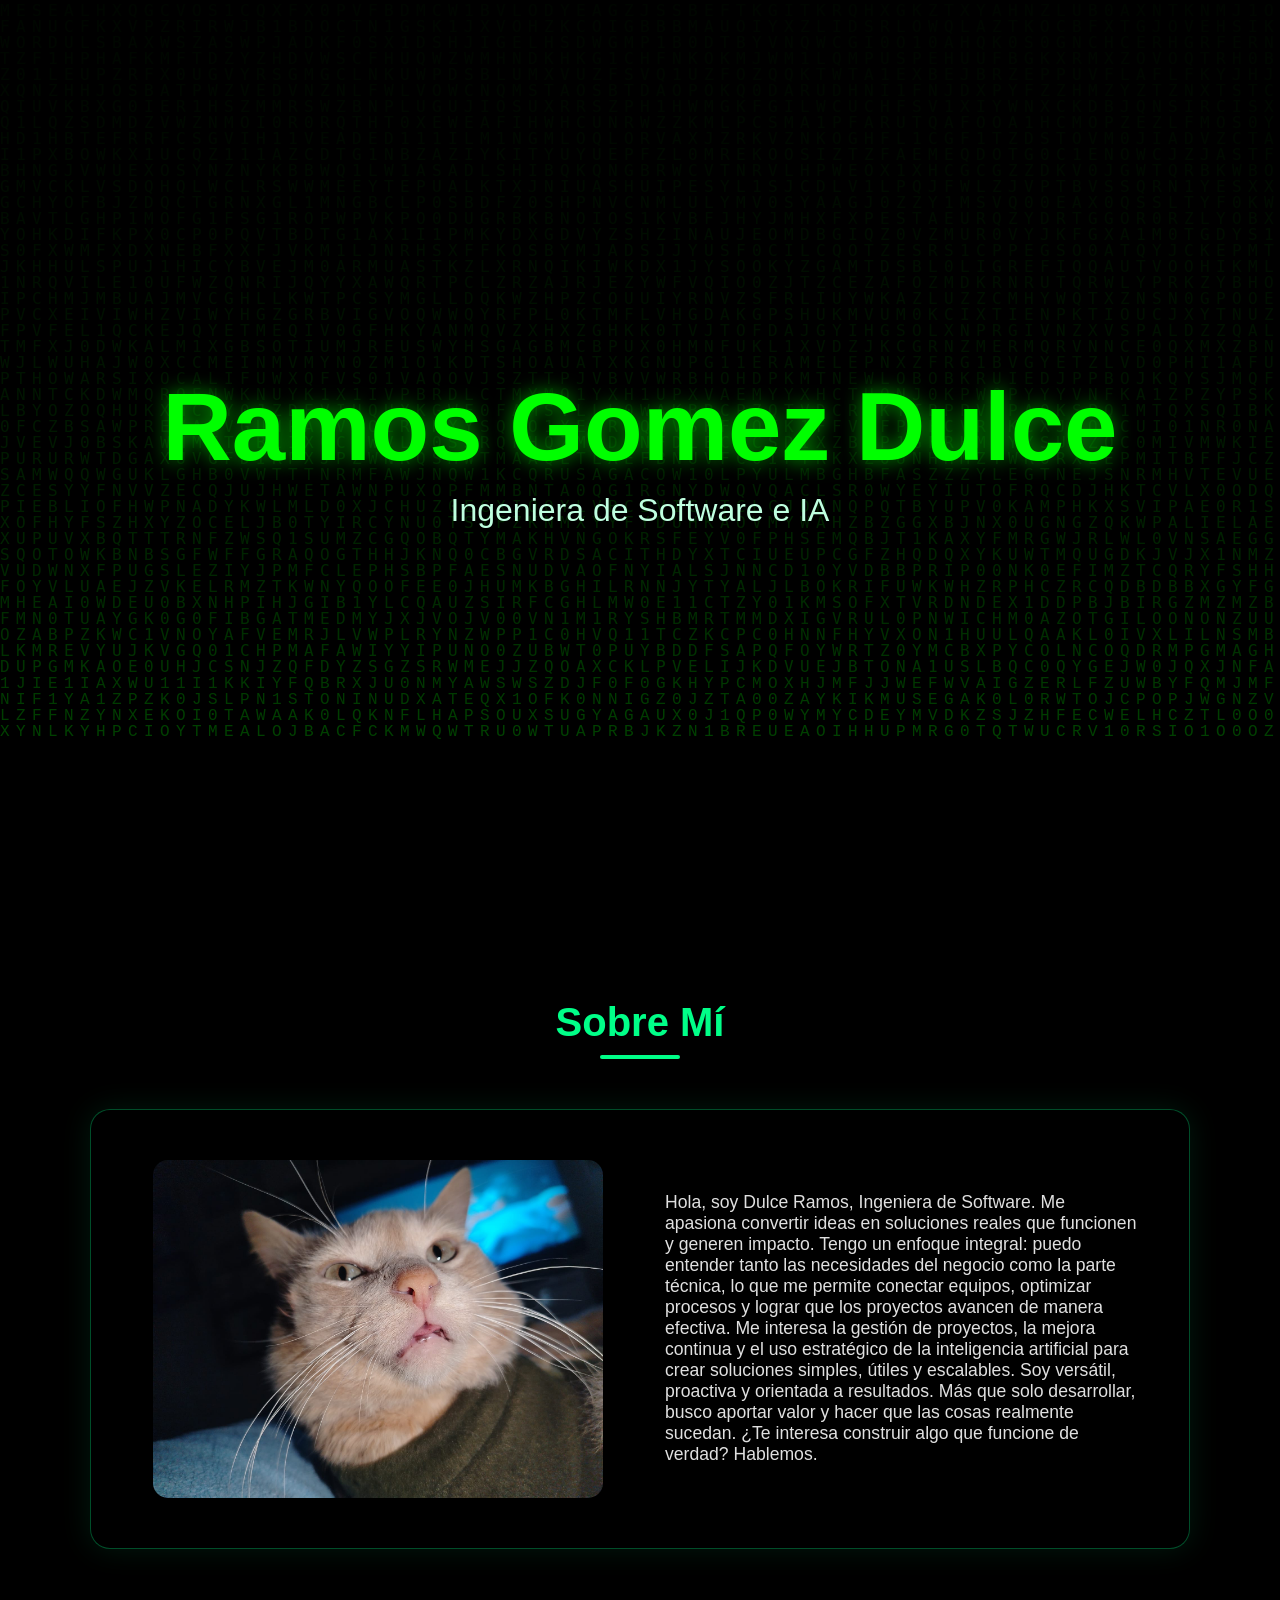
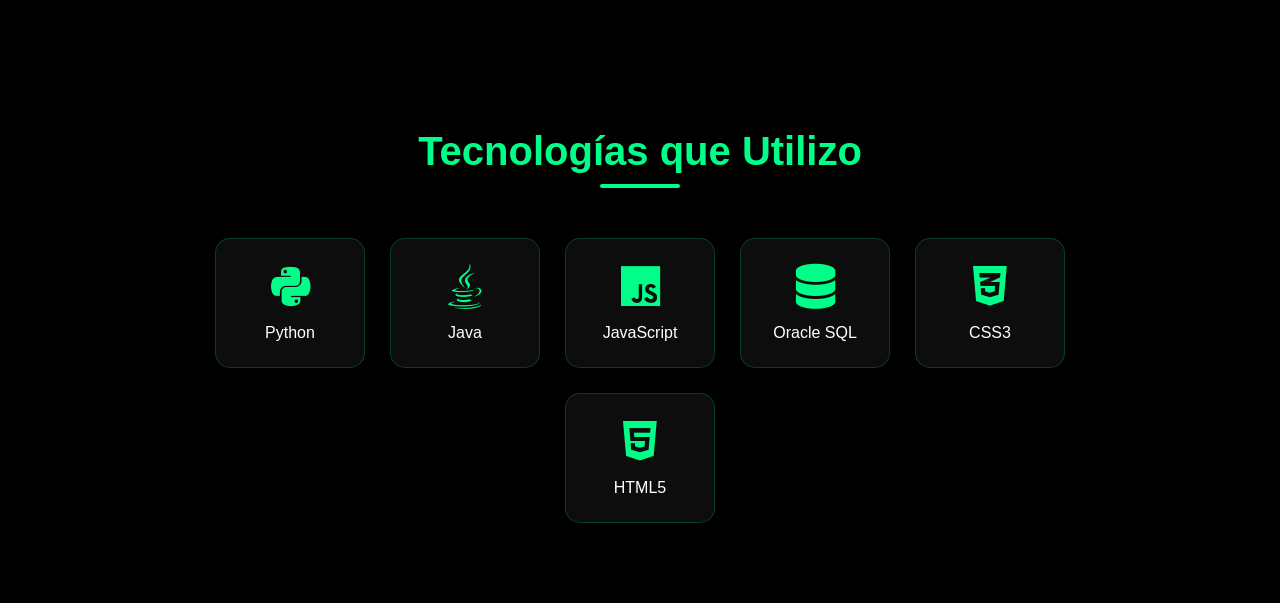
==== commit 7320effb: "Update index.html" ====
--- a/index.html
+++ b/index.html
@@ -7,7 +7,7 @@
 
     <link rel="stylesheet" href="https://cdnjs.cloudflare.com/ajax/libs/font-awesome/6.0.0/css/all.min.css">
     
-    <link rel="stylesheet" href="CSS/estilos.css">
+    <link rel="stylesheet" href="CSS/estilo.css">
 </head>
 <body>
     <div class="overlay"></div>
--- a/CSS/estilo.css
+++ b/CSS/estilo.css
@@ -0,0 +1,199 @@
+/* =========================================
+   1. CONFIGURACIÓN BASE (RESET)
+   ========================================= */
+* {
+    margin: 0;
+    padding: 0;
+    box-sizing: border-box;
+    /* Forzamos una fuente genérica del sistema */
+    font-family: sans-serif;
+}
+
+body {
+    overflow-x: hidden;
+    background-color: black;
+    color: white;
+}
+
+/* 🎬 FONDO MATRIX (Fijo) */
+canvas {
+    position: fixed;
+    top: 0;
+    left: 0;
+    z-index: 0;
+}
+
+/* 🔥 CAPA OSCURA */
+.overlay {
+    position: fixed;
+    top: 0;
+    left: 0;
+    width: 100%;
+    height: 100%;
+    background: rgba(0, 0, 0, 0.75);
+    z-index: 1;
+}
+
+/* =========================================
+   2. SECCIÓN HERO (PORTADA)
+   ========================================= */
+.contenido {
+    position: relative;
+    z-index: 2;
+    text-align: center;
+    min-height: 100vh;
+    display: flex;
+    flex-direction: column;
+    justify-content: center;
+    padding: 20px;
+}
+
+.contenido h1 {
+    font-size: clamp(2.5rem, 8vw, 6rem);
+    color: #00ff00;
+    text-shadow: 0 0 20px rgba(0, 255, 0, 0.6);
+    margin-bottom: 10px;
+    font-weight: bold;
+}
+
+.contenido p {
+    font-size: clamp(1rem, 3vw, 2rem);
+    color: #bfffe0;
+}
+
+/* =========================================
+   3. SECCIÓN SOBRE MÍ (DESKTOP)
+   ========================================= */
+.sobre-mi {
+    position: relative;
+    z-index: 2;
+    padding: 100px 20px;
+    text-align: center;
+}
+
+.sobre-mi h2, .tecnologias h2 {
+    font-size: 2.5rem;
+    color: #00ff88;
+}
+
+.linea {
+    width: 80px;
+    height: 4px;
+    background: #00ff88;
+    margin: 10px auto 50px;
+    border-radius: 5px;
+}
+
+.card {
+    display: flex;
+    align-items: center;
+    justify-content: center;
+    gap: 50px;
+    max-width: 1100px;
+    margin: 0 auto;
+    padding: 50px;
+    background: rgba(0, 0, 0, 0.85);
+    border-radius: 20px;
+    border: 1px solid rgba(0, 255, 136, 0.3);
+    box-shadow: 0 0 30px rgba(0, 255, 136, 0.1);
+}
+
+.img-box {
+    flex: 1;
+    display: flex;
+    justify-content: center;
+}
+
+.img-box img {
+    width: 100%;
+    max-width: 450px; 
+    border-radius: 15px;
+    object-fit: cover;
+}
+
+.texto-box {
+    flex: 1;
+}
+
+.texto-box p {
+    text-align: left;
+    color: #e0e0e0;
+    font-size: 1.1rem;
+}
+
+/* =========================================
+   4. TECNOLOGÍAS (INTERACTIVO)
+   ========================================= */
+.tecnologias {
+    position: relative;
+    z-index: 2;
+    padding: 80px 20px;
+    text-align: center;
+}
+
+.tech-container {
+    display: flex;
+    flex-wrap: wrap;
+    justify-content: center;
+    gap: 25px;
+    max-width: 1000px;
+    margin: 0 auto;
+}
+
+.tech-card {
+    background: rgba(255, 255, 255, 0.05);
+    border: 1px solid rgba(0, 255, 136, 0.2);
+    border-radius: 15px;
+    padding: 25px;
+    width: 150px;
+    display: flex;
+    flex-direction: column;
+    align-items: center;
+    gap: 15px;
+    transition: all 0.3s ease-out;
+    cursor: pointer;
+}
+
+.tech-card:hover {
+    background: rgba(0, 255, 136, 0.15);
+    transform: translateY(-10px);
+    border-color: #00ff88;
+    box-shadow: 0 10px 20px rgba(0, 255, 136, 0.3);
+}
+
+.tech-card i {
+    font-size: 45px;
+    color: #00ff88;
+}
+
+/* =========================================
+   5. AJUSTES PARA CELULAR (MÓVIL)
+   ========================================= */
+@media (max-width: 768px) {
+    .card {
+        flex-direction: column;
+        padding: 20px;
+        width: 95%;
+        gap: 25px;
+    }
+
+    .img-box {
+        width: 100%;
+    }
+
+    .img-box img {
+        width: 100%;
+        max-width: none;
+        height: auto;
+    }
+
+    .texto-box p {
+        text-align: center;
+        font-size: 1rem;
+    }
+
+    .tech-card {
+        width: calc(50% - 15px);
+        min-width: 130px;
+    }
+}
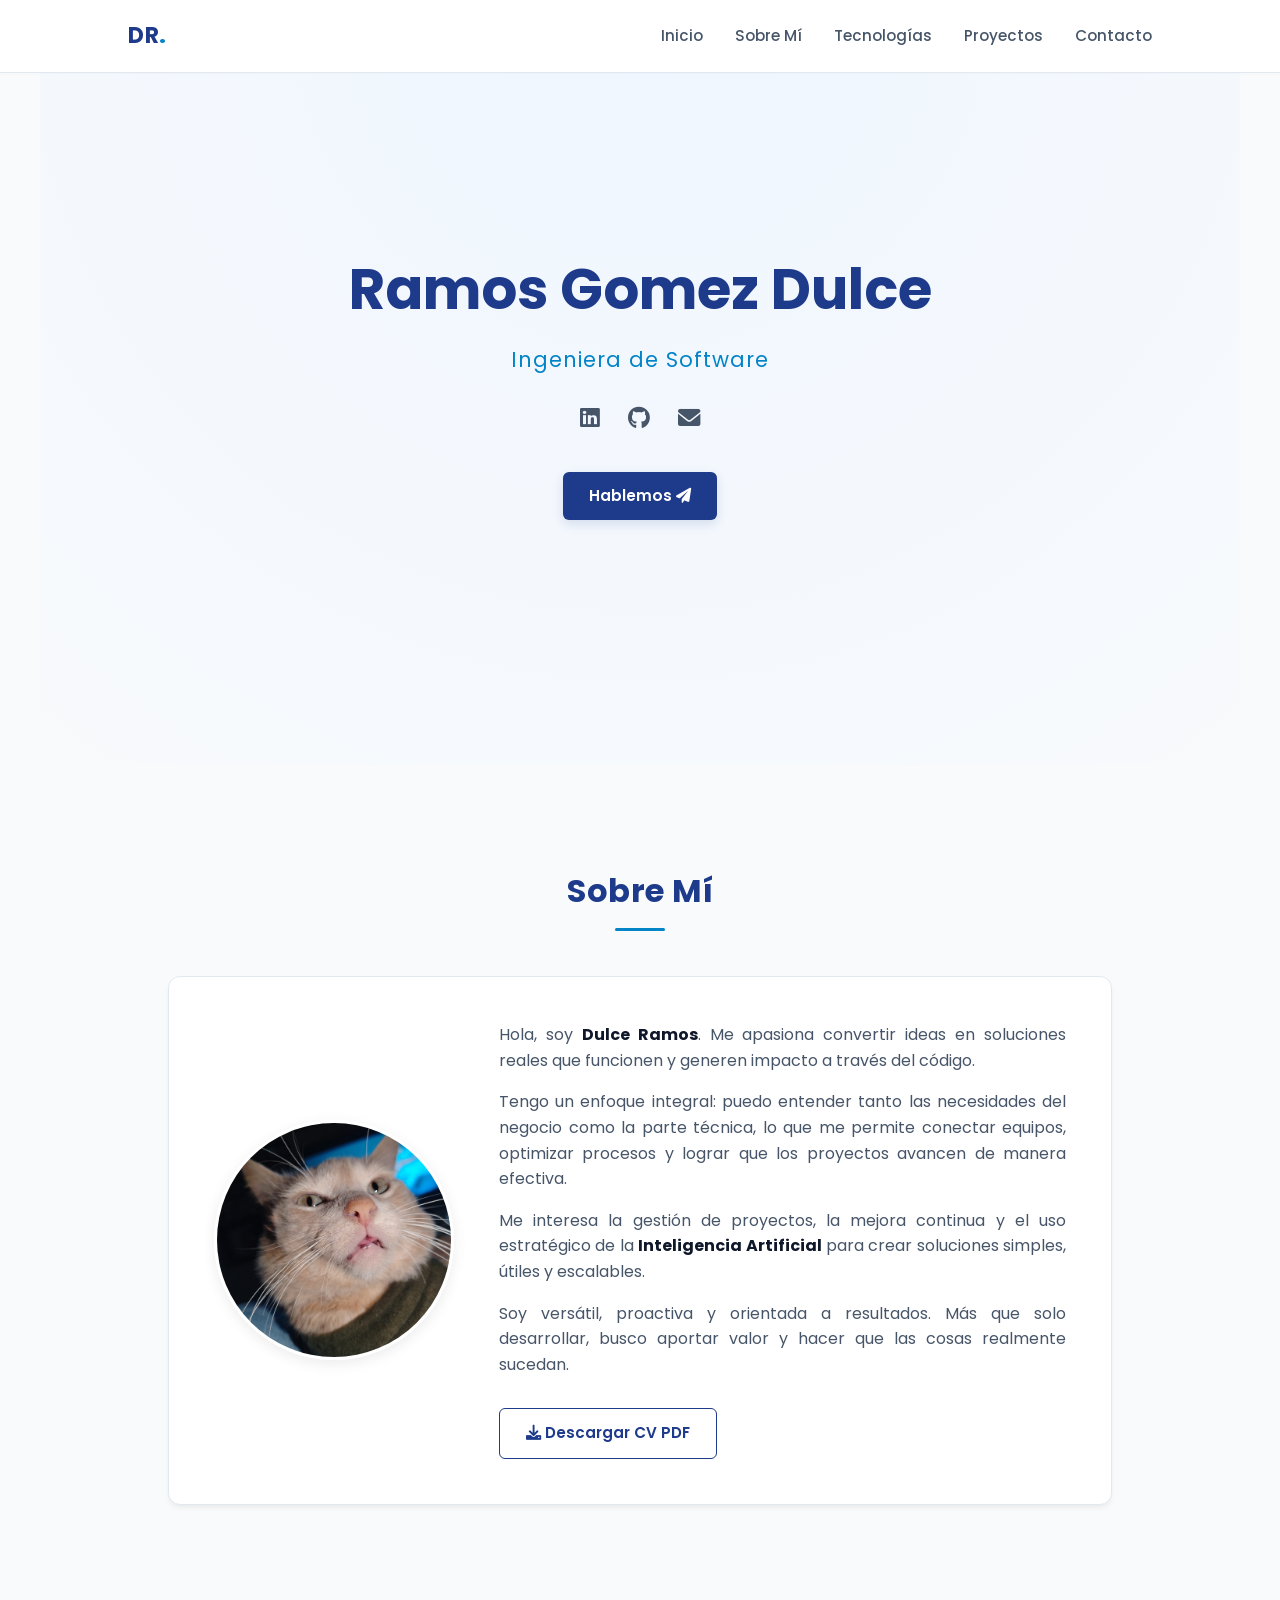
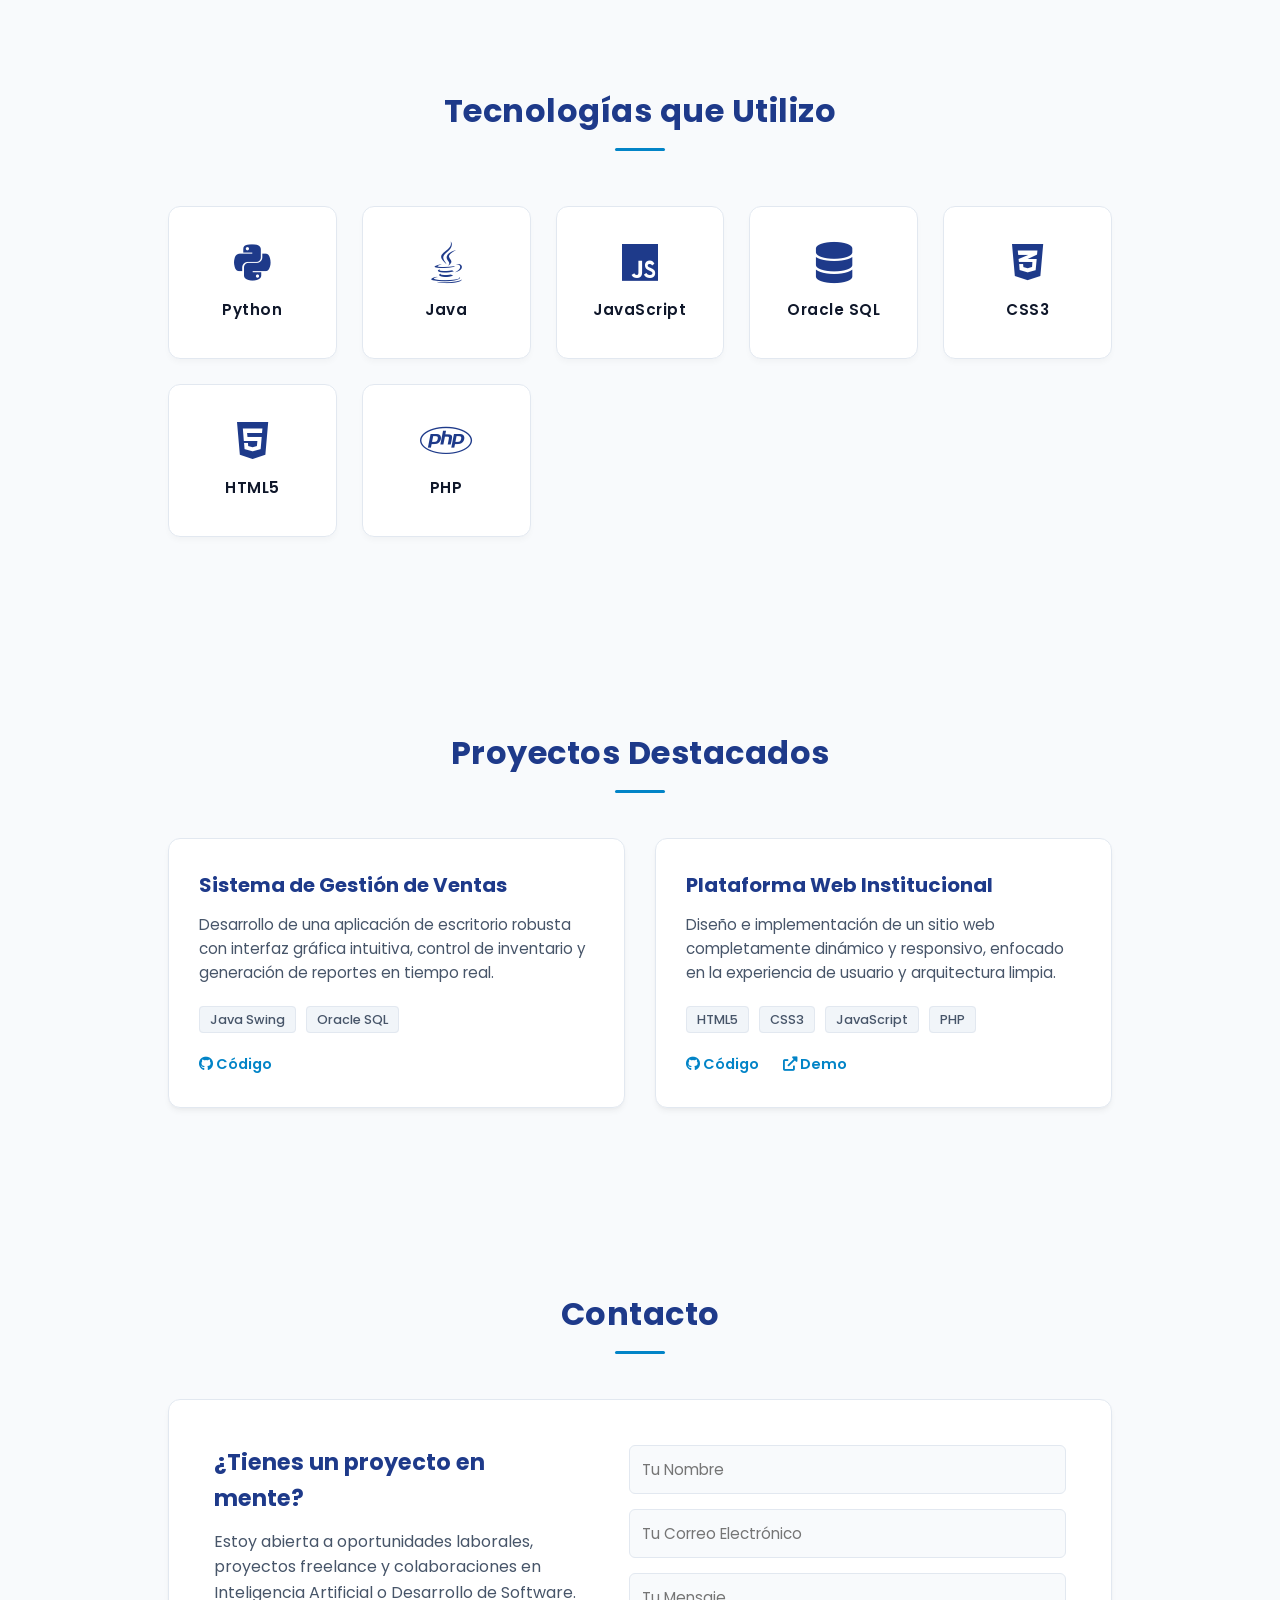
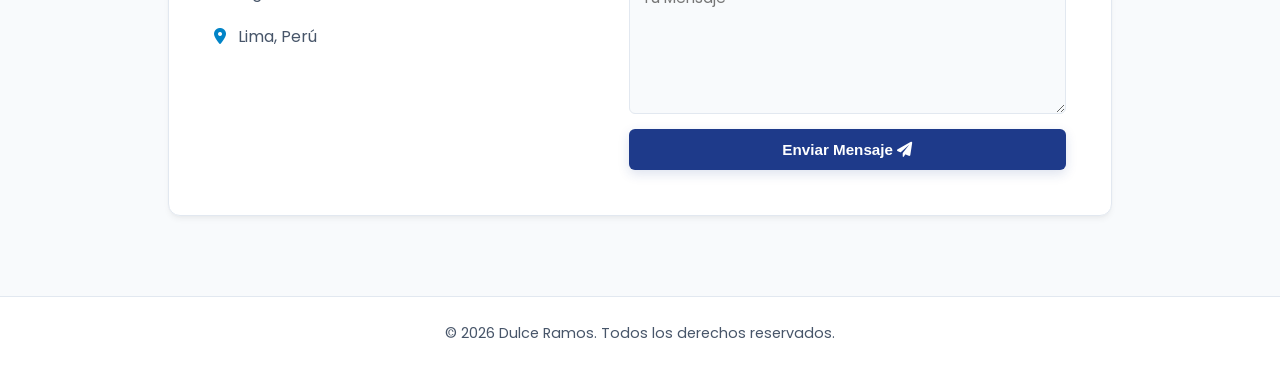
==== commit 441713c3: "Update index.html" ====
--- a/index.html
+++ b/index.html
@@ -1,78 +1,215 @@
-<!DOCTYPE html>
+<!doctype html>
 <html lang="es">
-<head>
-    <meta charset="UTF-8">
-    <meta name="viewport" content="width=device-width, initial-scale=1.0">
-    <title>Curriculum Vitae</title>
-
-    <link rel="stylesheet" href="https://cdnjs.cloudflare.com/ajax/libs/font-awesome/6.0.0/css/all.min.css">
-    
-    <link rel="stylesheet" href="CSS/estilo.css">
-</head>
-<body>
+  <head>
+    <meta charset="UTF-8" />
+    <meta name="viewport" content="width=device-width, initial-scale=1.0" />
+    <title>Dulce Ramos | Ingeniera de Software e IA</title>
+
+    <link
+      rel="stylesheet"
+      href="https://cdnjs.cloudflare.com/ajax/libs/font-awesome/6.0.0/css/all.min.css"
+    />
+    <link rel="preconnect" href="https://fonts.googleapis.com" />
+    <link rel="preconnect" href="https://fonts.gstatic.com" crossorigin />
+    <link
+      href="https://fonts.googleapis.com/css2?family=Poppins:wght@300;400;600;700&display=swap"
+      rel="stylesheet"
+    />
+
+    <link rel="stylesheet" href="CSS/estilo.css" />
+  </head>
+  <body>
+    <canvas id="matrix"></canvas>
     <div class="overlay"></div>
 
-    <div class="contenido">
+    <header class="navbar">
+      <div class="logo">DR<span>.</span></div>
+      <nav>
+        <a href="#home">Inicio</a>
+        <a href="#sobre-mi">Sobre Mí</a>
+        <a href="#tecnologias">Tecnologías</a>
+        <a href="#proyectos">Proyectos</a>
+        <a href="#contacto">Contacto</a>
+      </nav>
+    </header>
+
+    <section id="home" class="hero">
+      <div class="contenido-hero">
         <h1>Ramos Gomez Dulce</h1>
-        <p>Ingeniera de Software e IA</p>
-    </div>
-
-    <section class="sobre-mi">
-        <h2>Sobre Mí</h2>
-        <div class="linea"></div>
-
-        <div class="card">
-            <div class="img-box">
-                <img src="IMAGENES/winki.jpeg" alt="foto">
-            </div>
-
-            <div class="texto-box">
-                <p>Hola, soy Dulce Ramos, Ingeniera de Software. Me apasiona convertir ideas en soluciones reales que funcionen y generen impacto.
-
-Tengo un enfoque integral: puedo entender tanto las necesidades del negocio como la parte técnica, lo que me permite conectar equipos, optimizar procesos y lograr que los proyectos avancen de manera efectiva.
-
-Me interesa la gestión de proyectos, la mejora continua y el uso estratégico de la inteligencia artificial para crear soluciones simples, útiles y escalables.
-
-Soy versátil, proactiva y orientada a resultados. Más que solo desarrollar, busco aportar valor y hacer que las cosas realmente sucedan.
-
-¿Te interesa construir algo que funcione de verdad? Hablemos.
-</p>
-            </div>
-        </div>
-    </section> <section class="tecnologias">
-        <h2>Tecnologías que Utilizo</h2>
-        <div class="linea"></div>
-
-        <div class="tech-container">
-            <div class="tech-card">
-                <i class="fab fa-python"></i>
-                <span>Python</span>
-            </div>
-            <div class="tech-card">
-                <i class="fab fa-java"></i>
-                <span>Java</span>
-            </div>
-            <div class="tech-card">
-                <i class="fab fa-js"></i>
-                <span>JavaScript</span>
-            </div>
-            <div class="tech-card">
-                <i class="fas fa-database"></i>
-                <span>Oracle SQL</span>
-            </div>
-            <div class="tech-card">
-                <i class="fab fa-css3-alt"></i>
-                <span>CSS3</span>
-            </div>
-            <div class="tech-card">
-                <i class="fab fa-html5"></i>
-                <span>HTML5</span>
-            </div>
-        </div>
-    </section>
-
-    <canvas id="matrix"></canvas>
+        <p class="subtitulo">Ingeniera de Software & Estudiante de IA</p>
+        <div class="social-icons">
+          <a href="https://linkedin.com/in/dulce-ramos-gomez-32b505404" target="_blank"
+            ><i class="fab fa-linkedin"></i
+          ></a>
+          <a href="https://github.com/mariel-07" target="_blank"
+            ><i class="fab fa-github"></i
+          ></a>
+          <a href="dulmariel7@email.com"
+            ><i class="fas fa-envelope"></i
+          ></a>
+        </div>
+        <a href="#contacto" class="btn-principal"
+          >Hablemos <i class="fas fa-paper-plane"></i
+        ></a>
+      </div>
+    </section>
+
+    <section id="sobre-mi" class="sobre-mi">
+      <h2>Sobre Mí</h2>
+      <div class="linea"></div>
+
+      <div class="card">
+        <div class="img-box">
+          <img src="IMAGENES/winki.jpeg" alt="Foto de Dulce Ramos" />
+        </div>
+
+        <div class="texto-box">
+          <p>
+            Hola, soy <strong>Dulce Ramos</strong>. Me apasiona convertir ideas
+            en soluciones reales que funcionen y generen impacto a través del
+            código.
+          </p>
+          <p>
+            Tengo un enfoque integral: puedo entender tanto las necesidades del
+            negocio como la parte técnica, lo que me permite conectar equipos,
+            optimizar procesos y lograr que los proyectos avancen de manera
+            efectiva.
+          </p>
+          <p>
+            Me interesa la gestión de proyectos, la mejora continua y el uso
+            estratégico de la <strong>Inteligencia Artificial</strong> para
+            crear soluciones simples, útiles y escalables.
+          </p>
+          <p>
+            Soy versátil, proactiva y orientada a resultados. Más que solo
+            desarrollar, busco aportar valor y hacer que las cosas realmente
+            sucedan.
+          </p>
+
+          <a href="archivos/cv-dulce-ramos.pdf" download class="btn-secundario"
+            ><i class="fas fa-download"></i> Descargar CV PDF</a
+          >
+        </div>
+      </div>
+    </section>
+
+    <section id="tecnologias" class="tecnologias">
+      <h2>Tecnologías que Utilizo</h2>
+      <div class="linea"></div>
+
+      <div class="tech-container">
+        <div class="tech-card" data-tech="Python">
+          <i class="fab fa-python"></i>
+          <span>Python</span>
+        </div>
+        <div class="tech-card" data-tech="Java">
+          <i class="fab fa-java"></i>
+          <span>Java</span>
+        </div>
+        <div class="tech-card" data-tech="JavaScript">
+          <i class="fab fa-js"></i>
+          <span>JavaScript</span>
+        </div>
+        <div class="tech-card" data-tech="Oracle SQL">
+          <i class="fas fa-database"></i>
+          <span>Oracle SQL</span>
+        </div>
+        <div class="tech-card" data-tech="CSS3">
+          <i class="fab fa-css3-alt"></i>
+          <span>CSS3</span>
+        </div>
+        <div class="tech-card" data-tech="HTML5">
+          <i class="fab fa-html5"></i>
+          <span>HTML5</span>
+        </div>
+        <div class="tech-card">
+          <i class="fab fa-php"></i>
+          <span>PHP</span>
+        </div>
+      </div>
+    </section>
+
+    <section id="proyectos" class="proyectos">
+      <h2>Proyectos Destacados</h2>
+      <div class="linea"></div>
+
+      <div class="proyectos-container">
+        <div class="proyecto-card">
+          <div class="proyecto-info">
+            <h3>Sistema de Gestión de Ventas</h3>
+            <p>
+              Desarrollo de una aplicación de escritorio robusta con interfaz
+              gráfica intuitiva, control de inventario y generación de reportes
+              en tiempo real.
+            </p>
+            <div class="proyecto-tags">
+              <span>Java Swing</span>
+              <span>Oracle SQL</span>
+            </div>
+            <div class="proyecto-links">
+              <a href="#" target="_blank"
+                ><i class="fab fa-github"></i> Código</a
+              >
+            </div>
+          </div>
+        </div>
+
+        <div class="proyecto-card">
+          <div class="proyecto-info">
+            <h3>Plataforma Web Institucional</h3>
+            <p>
+              Diseño e implementación de un sitio web completamente dinámico y
+              responsivo, enfocado en la experiencia de usuario y arquitectura
+              limpia.
+            </p>
+            <div class="proyecto-tags">
+              <span>HTML5</span>
+              <span>CSS3</span>
+              <span>JavaScript</span>
+              <span>PHP</span>
+            </div>
+            <div class="proyecto-links">
+              <a href="#" target="_blank"
+                ><i class="fab fa-github"></i> Código</a
+              >
+              <a href="#" target="_blank"
+                ><i class="fas fa-external-link-alt"></i> Demo</a
+              >
+            </div>
+          </div>
+        </div>
+      </div>
+    </section>
+
+    <section id="contacto" class="contacto">
+      <h2>Contacto</h2>
+      <div class="linea"></div>
+
+      <div class="contacto-wrapper">
+        <div class="contacto-info">
+          <h3>¿Tienes un proyecto en mente?</h3>
+          <p>
+            Estoy abierta a oportunidades laborales, proyectos freelance y
+            colaboraciones en Inteligencia Artificial o Desarrollo de Software.
+          </p>
+          <p><i class="fas fa-map-marker-alt"></i> Lima, Perú</p>
+        </div>
+
+        <form class="contacto-form">
+          <input type="text" placeholder="Tu Nombre" required />
+          <input type="email" placeholder="Tu Correo Electrónico" required />
+          <textarea placeholder="Tu Mensaje" rows="5" required></textarea>
+          <button type="submit" class="btn-principal">
+            Enviar Mensaje <i class="fas fa-paper-plane"></i>
+          </button>
+        </form>
+      </div>
+    </section>
+
+    <footer>
+      <p>&copy; 2026 Dulce Ramos. Todos los derechos reservados.</p>
+    </footer>
+
     <script src="JS/script.js"></script>
-
-</body>
+  </body>
 </html>
--- a/CSS/estilo.css
+++ b/CSS/estilo.css
@@ -1,199 +1,463 @@
-/* =========================================
-   1. CONFIGURACIÓN BASE (RESET)
-   ========================================= */
+/* ==========================================================================
+   1. VARIABLES Y CONFIGURACIÓN BASE (Estilo Ejecutivo / Corporativo)
+   ========================================================================== */
+:root {
+    --color-fondo: #f8fafc;        /* Gris ultra-claro, limpio y moderno */
+    --color-tarjeta: #ffffff;      /* Blanco puro para destacar el contenido */
+    --color-borde: #e2e8f0;        /* Borde sutil y elegante */
+    --color-primario: #1e3a8a;     /* Azul Marino Ejecutivo (Transmite confianza y seriedad) */
+    --color-secundario: #0284c7;   /* Azul Corporativo Brillante para acentos */
+    --color-texto-principal: #0f172a; /* Gris casi negro para máxima legibilidad */
+    --color-texto-mutado: #475569;    /* Gris medio para descripciones */
+    --fuente-principal: 'Poppins', sans-serif;
+    --sombra-suave: 0 4px 6px -1px rgba(0, 0, 0, 0.05), 0 2px 4px -1px rgba(0, 0, 0, 0.03);
+    --sombra-tarjeta: 0 10px 25px -5px rgba(0, 0, 0, 0.05), 0 8px 10px -6px rgba(0, 0, 0, 0.05);
+    --transicion: all 0.25s ease-in-out;
+}
+
 * {
     margin: 0;
     padding: 0;
     box-sizing: border-box;
-    /* Forzamos una fuente genérica del sistema */
-    font-family: sans-serif;
+}
+
+html {
+    scroll-behavior: smooth;
 }
 
 body {
+    background-color: var(--color-fondo);
+    color: var(--color-texto-principal);
+    font-family: var(--fuente-principal);
+    line-height: 1.6;
     overflow-x: hidden;
-    background-color: black;
-    color: white;
-}
-
-/* 🎬 FONDO MATRIX (Fijo) */
-canvas {
-    position: fixed;
-    top: 0;
-    left: 0;
-    z-index: 0;
-}
-
-/* 🔥 CAPA OSCURA */
+}
+
+/* Eliminamos los efectos Matrix visualmente */
+#matrix {
+    display: none; 
+}
+
 .overlay {
     position: fixed;
     top: 0;
     left: 0;
+    width: 100vw;
+    height: 100vh;
+    background: transparent;
+    z-index: -1;
+}
+
+/* ==========================================================================
+   2. COMPONENTES REUTILIZABLES (Estructura Limpia)
+   ========================================================================== */
+section {
+    padding: 100px 10% 80px 10%;
+    max-width: 1200px;
+    margin: 0 auto;
+}
+
+h2 {
+    font-size: 2rem;
+    font-weight: 700;
+    text-align: center;
+    letter-spacing: 0.5px;
+    color: var(--color-primario);
+}
+
+.linea {
+    width: 50px;
+    height: 3px;
+    background-color: var(--color-secundario);
+    margin: 12px auto 45px auto;
+    border-radius: 2px;
+}
+
+/* Botones Corporativos */
+.btn-principal, .btn-secundario {
+    display: inline-block;
+    padding: 12px 26px;
+    border-radius: 6px;
+    font-weight: 600;
+    font-size: 0.95rem;
+    text-decoration: none;
+    cursor: pointer;
+    transition: var(--transicion);
+}
+
+.btn-principal {
+    background-color: var(--color-primario);
+    color: #ffffff;
+    border: none;
+    box-shadow: 0 4px 12px rgba(30, 58, 138, 0.15);
+}
+
+.btn-principal:hover {
+    background-color: #172554;
+    transform: translateY(-2px);
+    box-shadow: 0 6px 16px rgba(30, 58, 138, 0.25);
+}
+
+.btn-secundario {
+    background-color: transparent;
+    color: var(--color-primario);
+    border: 1px solid var(--color-primario);
+    margin-top: 15px;
+}
+
+.btn-secundario:hover {
+    background-color: rgba(30, 58, 138, 0.04);
+    transform: translateY(-2px);
+}
+
+/* ==========================================================================
+   3. BARRA DE NAVEGACIÓN (Elegante y Fija)
+   ========================================================================== */
+.navbar {
+    position: fixed;
+    top: 0;
+    left: 0;
     width: 100%;
-    height: 100%;
-    background: rgba(0, 0, 0, 0.75);
-    z-index: 1;
-}
-
-/* =========================================
-   2. SECCIÓN HERO (PORTADA)
-   ========================================= */
-.contenido {
-    position: relative;
-    z-index: 2;
-    text-align: center;
-    min-height: 100vh;
     display: flex;
-    flex-direction: column;
-    justify-content: center;
-    padding: 20px;
-}
-
-.contenido h1 {
-    font-size: clamp(2.5rem, 8vw, 6rem);
-    color: #00ff00;
-    text-shadow: 0 0 20px rgba(0, 255, 0, 0.6);
-    margin-bottom: 10px;
-    font-weight: bold;
-}
-
-.contenido p {
-    font-size: clamp(1rem, 3vw, 2rem);
-    color: #bfffe0;
-}
-
-/* =========================================
-   3. SECCIÓN SOBRE MÍ (DESKTOP)
-   ========================================= */
-.sobre-mi {
-    position: relative;
-    z-index: 2;
-    padding: 100px 20px;
-    text-align: center;
-}
-
-.sobre-mi h2, .tecnologias h2 {
-    font-size: 2.5rem;
-    color: #00ff88;
-}
-
-.linea {
-    width: 80px;
-    height: 4px;
-    background: #00ff88;
-    margin: 10px auto 50px;
-    border-radius: 5px;
-}
-
-.card {
+    justify-content: space-between;
+    align-items: center;
+    padding: 18px 10%;
+    background-color: rgba(255, 255, 255, 0.95);
+    backdrop-filter: blur(8px);
+    border-bottom: 1px solid var(--color-borde);
+    z-index: 1000;
+    box-shadow: 0 1px 3px rgba(0, 0, 0, 0.02);
+}
+
+.navbar .logo {
+    font-size: 1.4rem;
+    font-weight: 700;
+    color: var(--color-primario);
+    letter-spacing: 0.5px;
+}
+
+.navbar .logo span {
+    color: var(--color-secundario);
+}
+
+.navbar nav a {
+    color: var(--color-texto-mutado);
+    text-decoration: none;
+    margin-left: 28px;
+    font-size: 0.95rem;
+    font-weight: 500;
+    transition: var(--transicion);
+}
+
+.navbar nav a:hover {
+    color: var(--color-primario);
+}
+
+/* ==========================================================================
+   4. SECCIÓN INICIO (Estilo Portada Profesional)
+   ========================================================================== */
+.hero {
+    height: 85vh;
     display: flex;
     align-items: center;
     justify-content: center;
-    gap: 50px;
-    max-width: 1100px;
-    margin: 0 auto;
-    padding: 50px;
-    background: rgba(0, 0, 0, 0.85);
-    border-radius: 20px;
-    border: 1px solid rgba(0, 255, 136, 0.3);
-    box-shadow: 0 0 30px rgba(0, 255, 136, 0.1);
+    text-align: center;
+    background: radial-gradient(circle at top, #eff6ff 0%, var(--color-fondo) 100%);
+    padding-top: 80px;
+}
+
+.contenido-hero h1 {
+    font-size: 3.5rem;
+    font-weight: 700;
+    color: var(--color-primario);
+    margin-bottom: 8px;
+}
+
+.contenido-hero .subtitulo {
+    font-size: 1.3rem;
+    color: var(--color-secundario);
+    font-weight: 400;
+    margin-bottom: 25px;
+    letter-spacing: 1px;
+}
+
+.social-icons {
+    margin-bottom: 35px;
+}
+
+.social-icons a {
+    color: var(--color-texto-mutado);
+    font-size: 1.4rem;
+    margin: 0 12px;
+    transition: var(--transicion);
+}
+
+.social-icons a:hover {
+    color: var(--color-primario);
+    transform: translateY(-2px);
+}
+
+/* ==========================================================================
+   5. SECCIÓN SOBRE MÍ
+   ========================================================================== */
+.sobre-mi .card {
+    background-color: var(--color-tarjeta);
+    border: 1px solid var(--color-borde);
+    border-radius: 12px;
+    padding: 45px;
+    display: flex;
+    gap: 45px;
+    align-items: center;
+    box-shadow: var(--sombra-suave);
 }
 
 .img-box {
     flex: 1;
-    display: flex;
-    justify-content: center;
+    max-width: 240px;
+    aspect-ratio: 1 / 1;
+    border-radius: 50%; /* Foto en círculo, mucho más formal corporativo */
+    overflow: hidden;
+    border: 3px solid #ffffff;
+    box-shadow: 0 4px 14px rgba(0, 0, 0, 0.08);
 }
 
 .img-box img {
     width: 100%;
-    max-width: 450px; 
-    border-radius: 15px;
+    height: 100%;
     object-fit: cover;
 }
 
 .texto-box {
-    flex: 1;
+    flex: 2;
 }
 
 .texto-box p {
-    text-align: left;
-    color: #e0e0e0;
-    font-size: 1.1rem;
-}
-
-/* =========================================
-   4. TECNOLOGÍAS (INTERACTIVO)
-   ========================================= */
+    margin-bottom: 16px;
+    color: var(--color-texto-mutado);
+    font-size: 1rem;
+    text-align: justify;
+}
+
+.texto-box strong {
+    color: var(--color-texto-principal);
+}
+
+/* ==========================================================================
+   6. SECCIÓN TECNOLOGÍAS (Limpio y Uniforme)
+   ========================================================================== */
+/* ==========================================================================
+   6. SECCIÓN TECNOLOGÍAS (Estilo Premium 3D)
+   ========================================================================== */
 .tecnologias {
-    position: relative;
-    z-index: 2;
-    padding: 80px 20px;
+    perspective: 1000px; /* Habilita el espacio 3D para las tarjetas */
+}
+
+.tech-container {
+    display: grid;
+    grid-template-columns: repeat(auto-fit, minmax(160px, 1fr));
+    gap: 25px; /* Un poco más de espacio entre tarjetas */
+    padding: 10px 0;
+}
+
+.tech-card {
+    background-color: var(--color-tarjeta);
+    border: 1px solid var(--color-borde);
+    padding: 35px 20px;
+    border-radius: 12px;
     text-align: center;
-}
-
-.tech-container {
-    display: flex;
-    flex-wrap: wrap;
-    justify-content: center;
-    gap: 25px;
-    max-width: 1000px;
-    margin: 0 auto;
-}
-
-.tech-card {
-    background: rgba(255, 255, 255, 0.05);
-    border: 1px solid rgba(0, 255, 136, 0.2);
-    border-radius: 15px;
-    padding: 25px;
-    width: 150px;
+    box-shadow: 0 4px 6px -1px rgba(0, 0, 0, 0.03);
+    
+    /* Propiedades clave para el efecto 3D con JS */
+    transform-style: preserve-3d;
+    transform: perspective(1000px) rotateX(0deg) rotateY(0deg) scale3d(1, 1, 1);
+    transition: transform 0.1s ease, box-shadow 0.3s ease, border-color 0.3s ease;
+    cursor: default;
+}
+
+.tech-card i {
+    font-size: 2.6rem; /* Iconos ligeramente más imponentes */
+    margin-bottom: 15px;
+    color: var(--color-primario); 
+    transition: transform 0.3s ease, color 0.3s ease;
+    
+    /* Hace que el icono "salte" visualmente hacia el usuario en el eje Z */
+    transform: translateZ(30px); 
+}
+
+.tech-card span {
+    display: block;
+    font-size: 0.95rem;
+    font-weight: 600;
+    color: var(--color-texto-principal);
+    letter-spacing: 0.5px;
+    
+    /* El texto también tiene profundidad */
+    transform: translateZ(20px);
+}
+
+/* Efectos cuando el mouse está encima (Interactuando con el JS) */
+.tech-card:hover {
+    border-color: rgba(2, 132, 199, 0.4); /* Brillo azul corporativo sutil */
+    box-shadow: 0 20px 35px -10px rgba(2, 132, 199, 0.12), 0 10px 15px -5px rgba(0, 0, 0, 0.05);
+}
+
+.tech-card:hover i {
+    color: var(--color-secundario);
+}
+/* ==========================================================================
+   7. SECCIÓN PROYECTOS (Layout de Portafolio Ejecutivo)
+   ========================================================================== */
+.proyectos-container {
+    display: grid;
+    grid-template-columns: repeat(auto-fit, minmax(350px, 1fr));
+    gap: 30px;
+}
+
+.proyecto-card {
+    background-color: var(--color-tarjeta);
+    border: 1px solid var(--color-borde);
+    border-radius: 12px;
+    padding: 30px;
+    box-shadow: var(--sombra-suave);
+    transition: var(--transicion);
     display: flex;
     flex-direction: column;
-    align-items: center;
+    justify-content: space-between;
+}
+
+.proyecto-card:hover {
+    transform: translateY(-4px);
+    box-shadow: var(--sombra-tarjeta);
+    border-color: var(--color-borde);
+}
+
+.proyecto-info h3 {
+    font-size: 1.25rem;
+    color: var(--color-primario);
+    margin-bottom: 12px;
+}
+
+.proyecto-info p {
+    color: var(--color-texto-mutado);
+    font-size: 0.95rem;
+    margin-bottom: 20px;
+}
+
+.proyecto-tags {
+    margin-bottom: 20px;
+}
+
+.proyecto-tags span {
+    background-color: #f1f5f9;
+    border: 1px solid #e2e8f0;
+    padding: 4px 10px;
+    border-radius: 4px;
+    font-size: 0.8rem;
+    color: var(--color-texto-mutado);
+    margin-right: 6px;
+    font-weight: 500;
+}
+
+.proyecto-links a {
+    color: var(--color-secundario);
+    text-decoration: none;
+    margin-right: 20px;
+    font-size: 0.9rem;
+    font-weight: 600;
+    transition: var(--transicion);
+}
+
+.proyecto-links a:hover {
+    color: var(--color-primario);
+}
+
+/* ==========================================================================
+   8. SECCIÓN CONTACTO Y FOOTER
+   ========================================================================== */
+.contacto-wrapper {
+    display: grid;
+    grid-template-columns: 1fr 1.2fr;
+    gap: 50px;
+    background-color: var(--color-tarjeta);
+    border: 1px solid var(--color-borde);
+    padding: 45px;
+    border-radius: 12px;
+    box-shadow: var(--sombra-suave);
+}
+
+.contacto-info h3 {
+    font-size: 1.4rem;
+    color: var(--color-primario);
+    margin-bottom: 12px;
+}
+
+.contacto-info p {
+    color: var(--color-texto-mutado);
+    margin-bottom: 18px;
+}
+
+.contacto-info i {
+    color: var(--color-secundario);
+    margin-right: 8px;
+}
+
+.contacto-form {
+    display: flex;
+    flex-direction: column;
     gap: 15px;
-    transition: all 0.3s ease-out;
-    cursor: pointer;
-}
-
-.tech-card:hover {
-    background: rgba(0, 255, 136, 0.15);
-    transform: translateY(-10px);
-    border-color: #00ff88;
-    box-shadow: 0 10px 20px rgba(0, 255, 136, 0.3);
-}
-
-.tech-card i {
-    font-size: 45px;
-    color: #00ff88;
-}
-
-/* =========================================
-   5. AJUSTES PARA CELULAR (MÓVIL)
-   ========================================= */
+}
+
+.contacto-form input, .contacto-form textarea {
+    background-color: #f8fafc;
+    border: 1px solid var(--color-borde);
+    padding: 12px;
+    border-radius: 6px;
+    color: var(--color-texto-principal);
+    font-family: var(--fuente-principal);
+    font-size: 0.95rem;
+    transition: var(--transicion);
+}
+
+.contacto-form input:focus, .contacto-form textarea:focus {
+    outline: none;
+    border-color: var(--color-secundario);
+    background-color: #ffffff;
+    box-shadow: 0 0 0 3px rgba(2, 132, 199, 0.1);
+}
+
+footer {
+    text-align: center;
+    padding: 25px;
+    border-top: 1px solid var(--color-borde);
+    color: var(--color-texto-mutado);
+    font-size: 0.9rem;
+    background-color: #ffffff;
+}
+
+/* ==========================================================================
+   9. RESPONSIVE DESIGN
+   ========================================================================== */
+@media (max-width: 968px) {
+    .sobre-mi .card {
+        flex-direction: column;
+        text-align: center;
+        padding: 30px;
+    }
+    .contacto-wrapper {
+        grid-template-columns: 1fr;
+        gap: 35px;
+        padding: 30px;
+    }
+}
+
 @media (max-width: 768px) {
-    .card {
-        flex-direction: column;
-        padding: 20px;
-        width: 95%;
-        gap: 25px;
+    section {
+        padding: 70px 5% 50px 5%;
     }
-
-    .img-box {
-        width: 100%;
+    .navbar nav {
+        display: none; 
     }
-
-    .img-box img {
-        width: 100%;
-        max-width: none;
-        height: auto;
+    .contenido-hero h1 {
+        font-size: 2.4rem;
     }
-
-    .texto-box p {
-        text-align: center;
-        font-size: 1rem;
-    }
-
-    .tech-card {
-        width: calc(50% - 15px);
-        min-width: 130px;
-    }
-}
+}
